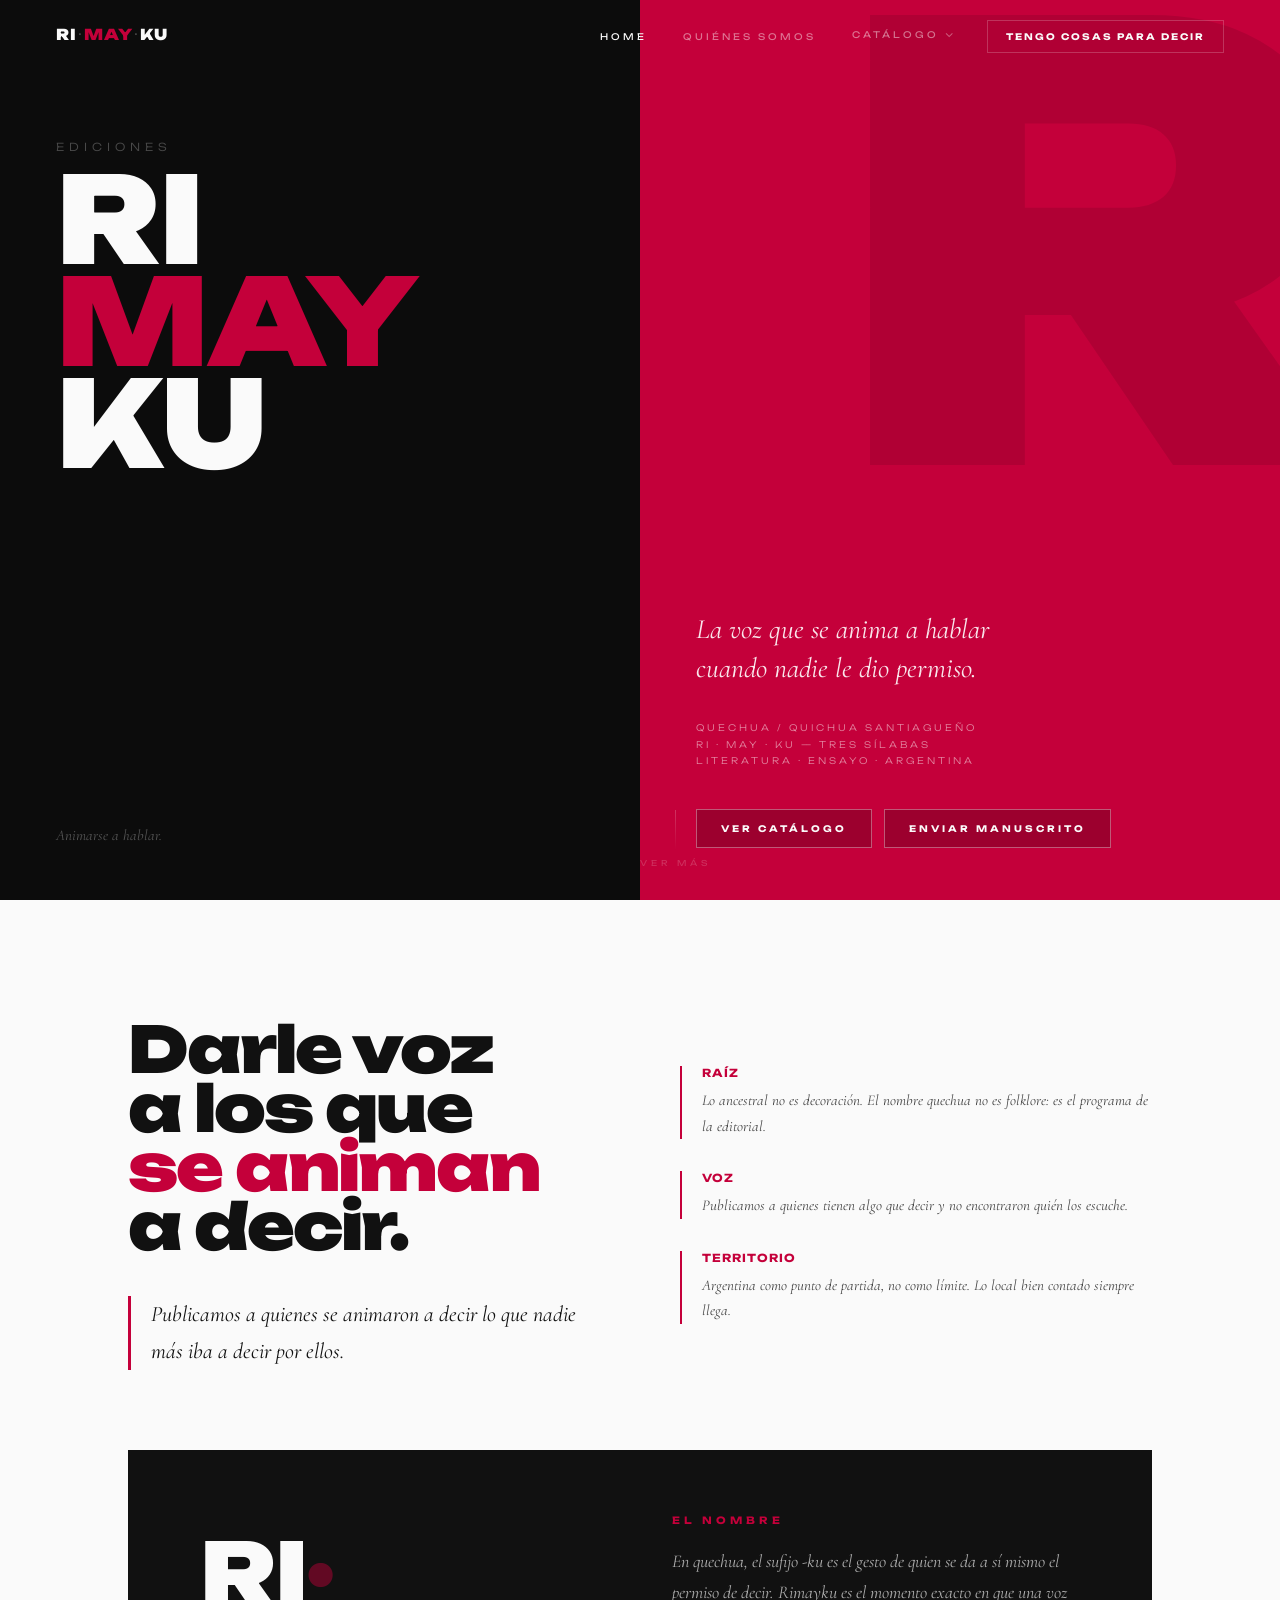
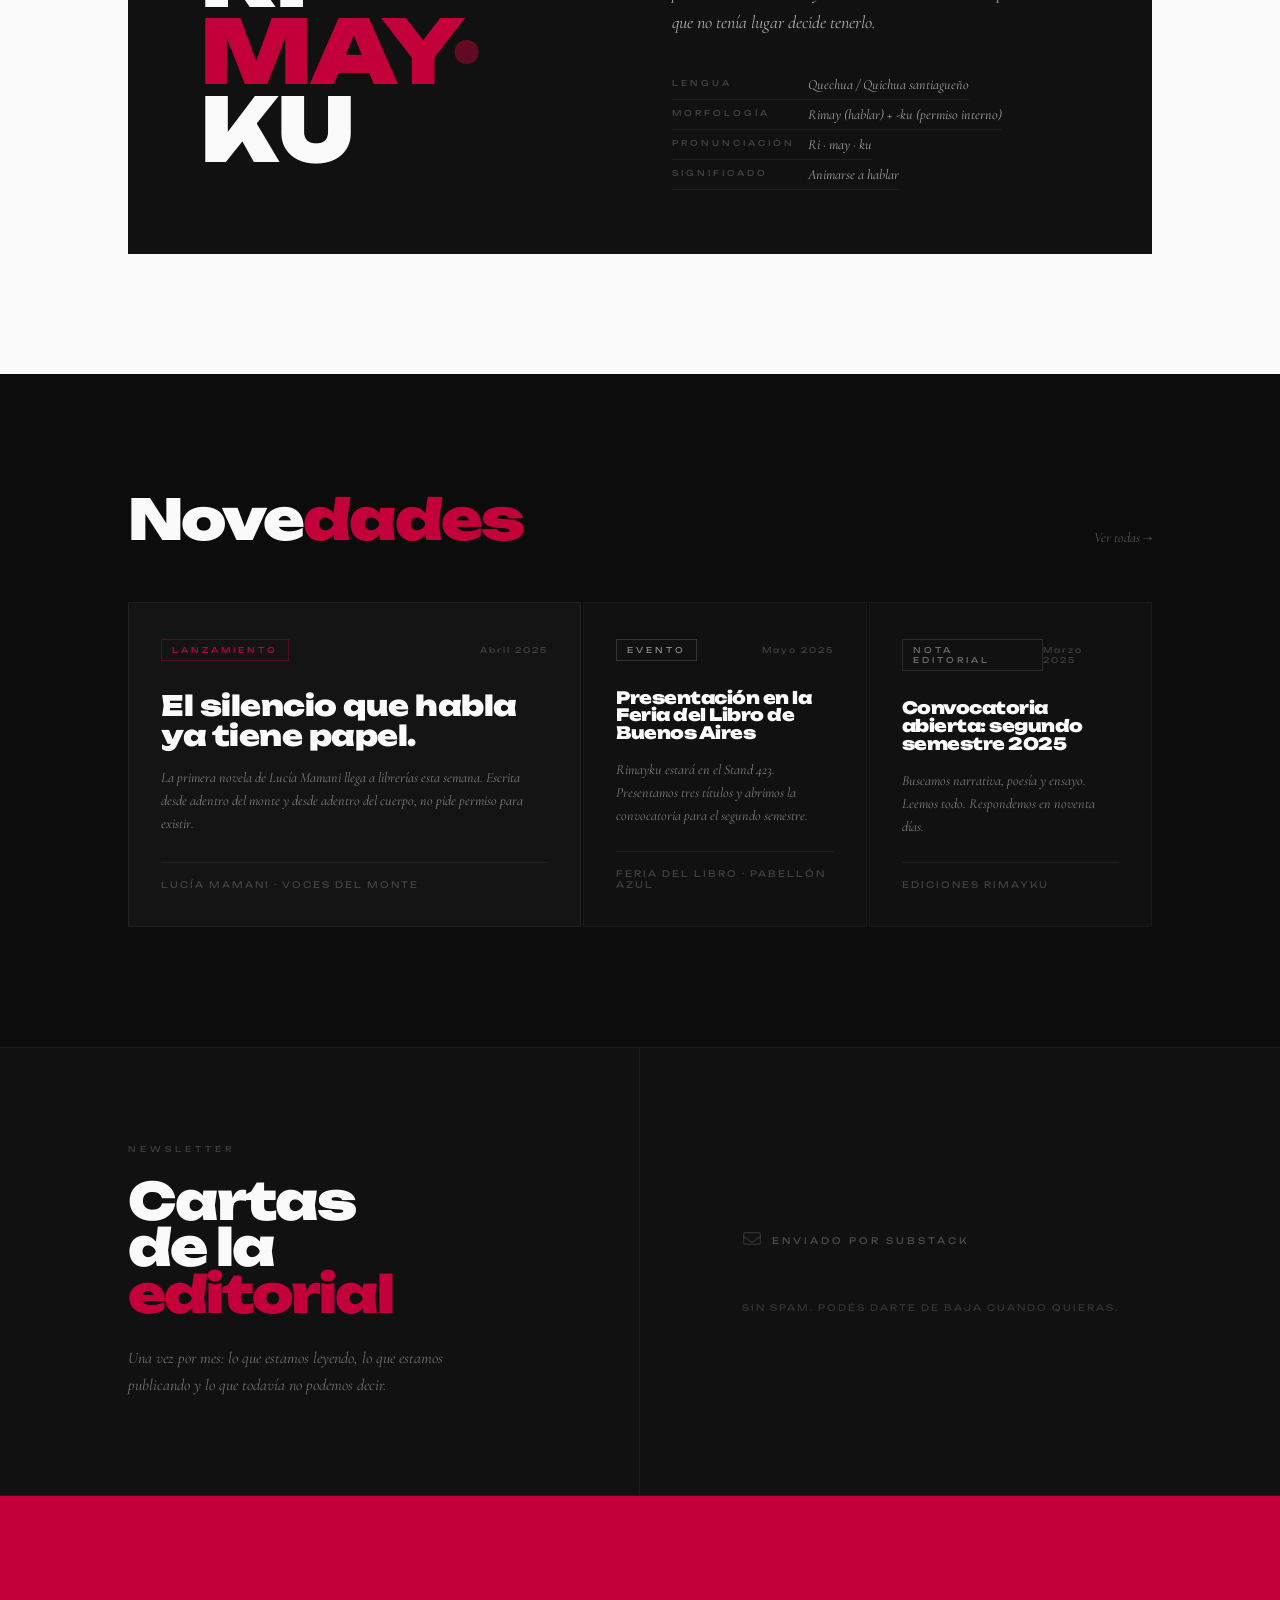
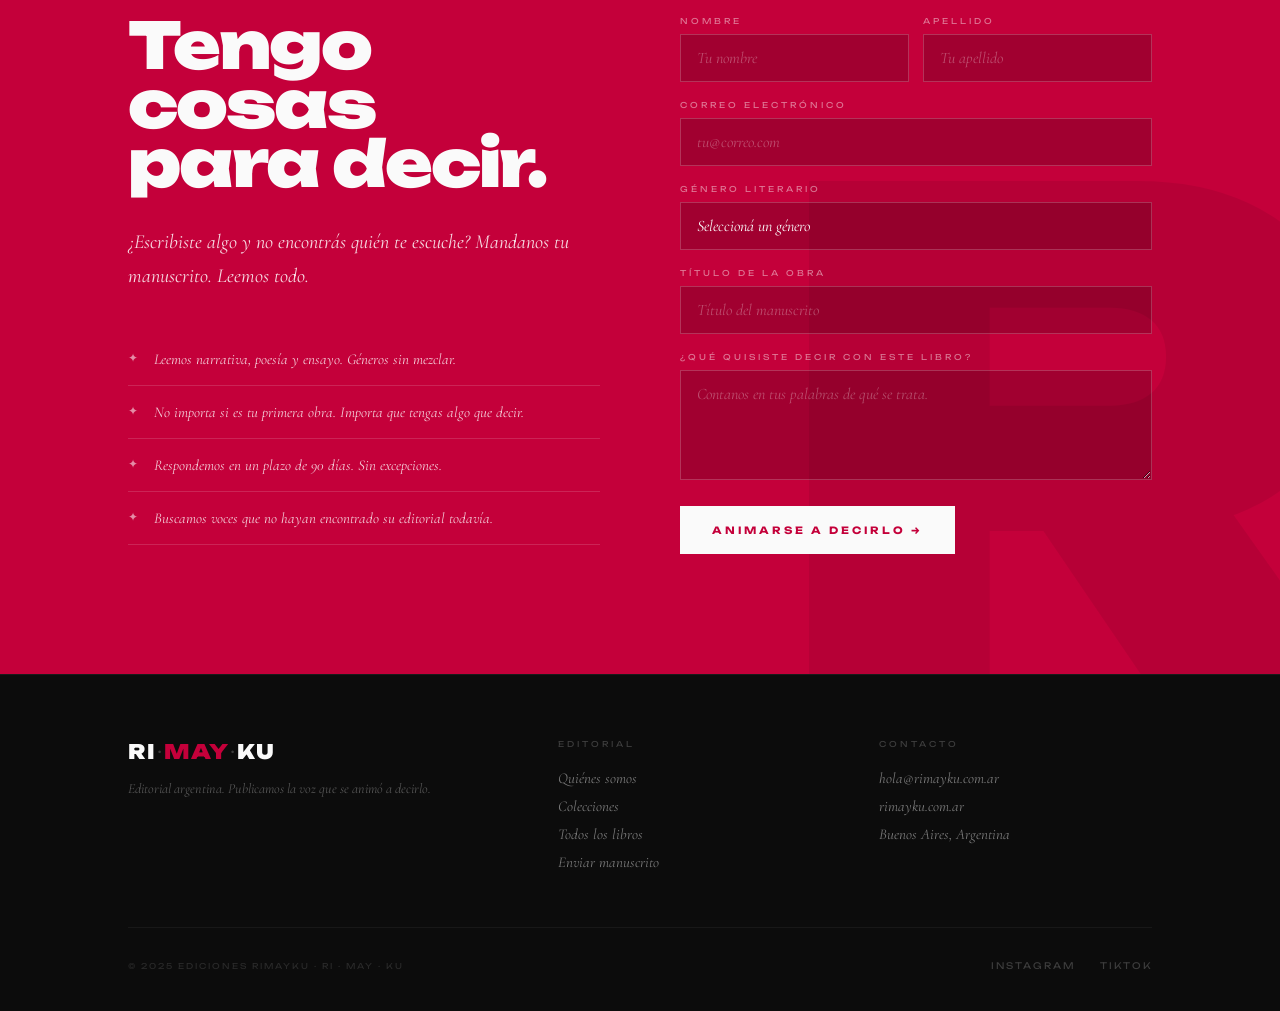
==== index.html @ 9179cd8a "Initial commit: Ediciones Rimayku landing page - Home con hero, quiénes somos, novedades y formulari" ====
<!DOCTYPE html>
<html lang="es">
<head>
<meta charset="UTF-8">
<meta name="viewport" content="width=device-width, initial-scale=1.0">
<title>Ediciones Rimayku</title>
<link href="https://fonts.googleapis.com/css2?family=Unbounded:wght@300;400;700;900&family=Cormorant+Garamond:ital,wght@0,300;1,300;1,400&display=swap" rel="stylesheet">
<link rel="stylesheet" href="styles.css">
<style>
/* ── HERO ── */
#home {
  min-height: 100vh;
  display: grid;
  grid-template-columns: 1fr 1fr;
  position: relative;
  overflow: hidden;
}

.hero-left {
  background: var(--night);
  display: flex;
  flex-direction: column;
  justify-content: space-between;
  padding: 140px 56px 56px;
  position: relative;
  z-index: 2;
}

.hero-right {
  background: var(--c);
  display: flex;
  flex-direction: column;
  justify-content: flex-end;
  padding: 52px 56px;
  position: relative;
  overflow: hidden;
}
.hero-right::before {
  content: 'R';
  position: absolute;
  font-family: var(--ub);
  font-weight: 900;
  font-size: 600px;
  color: rgba(0,0,0,0.1);
  line-height: 1;
  right: -80px; top: -60px;
  pointer-events: none;
}

.hero-logo-wrap {
  opacity: 0;
  animation: fadeUp 1s ease 0.5s forwards;
}

.hero-sub {
  font-family: var(--ub);
  font-size: 11px; font-weight: 300;
  letter-spacing: 5px; text-transform: uppercase;
  color: rgba(255,255,255,0.25);
  margin-bottom: 14px;
}

.hero-syl {
  font-family: var(--ub);
  font-weight: 900;
  line-height: 0.85;
  letter-spacing: -2px;
}
.hs { display: block; font-size: clamp(72px,10vw,120px); }
.hs-w { color: var(--b); }
.hs-r { color: var(--c); }

.hero-foot {
  font-family: var(--cg);
  font-size: 15px; font-style: italic;
  color: rgba(255,255,255,0.3);
  opacity: 0;
  animation: fadeUp 1s ease 0.8s forwards;
}

.hero-right-content {
  position: relative; z-index: 1;
  opacity: 0;
  animation: fadeUp 1s ease 0.9s forwards;
}

.hero-tagline {
  font-family: var(--cg);
  font-size: clamp(18px,2.5vw,28px);
  font-style: italic; line-height: 1.4;
  color: rgba(255,255,255,0.9);
  margin-bottom: 32px; max-width: 340px;
}

.hero-def {
  font-family: var(--ub);
  font-size: 9px; font-weight: 300;
  letter-spacing: 3px; text-transform: uppercase;
  color: rgba(255,255,255,0.5); line-height: 1.8;
}

.hero-cta-wrap {
  margin-top: 40px;
  display: flex; gap: 12px; flex-wrap: wrap;
}

.btn-outline {
  display: inline-block;
  font-family: var(--ub);
  font-size: 9px; font-weight: 700;
  letter-spacing: 3px; text-transform: uppercase;
  text-decoration: none;
  color: var(--b);
  border: 1px solid rgba(255,255,255,0.35);
  padding: 13px 24px;
  transition: background 0.2s, border-color 0.2s;
  background: rgba(0,0,0,0.2);
}
.btn-outline:hover {
  background: rgba(0,0,0,0.45);
  border-color: rgba(255,255,255,0.8);
}

.scroll-hint {
  position: absolute;
  bottom: 32px; left: 50%;
  transform: translateX(-50%);
  z-index: 10;
  display: flex; flex-direction: column;
  align-items: center; gap: 8px;
  opacity: 0;
  animation: fadeUp 1s ease 1.6s forwards;
}
.scroll-hint span {
  font-size: 8px; letter-spacing: 4px;
  text-transform: uppercase; color: rgba(255,255,255,0.18);
}
.scroll-line {
  width: 1px; height: 40px;
  background: linear-gradient(to bottom, rgba(255,255,255,0.2), transparent);
  animation: scrollPulse 2s ease-in-out 2s infinite;
}

/* ── QUIÉNES SOMOS ── */
#quienes {
  background: var(--b);
  color: var(--n);
  padding: 120px 10vw;
}

.qs-grid {
  display: grid;
  grid-template-columns: 1fr 1fr;
  gap: 80px; align-items: center;
  margin-bottom: 80px;
}

.qs-left h2 {
  font-family: var(--ub);
  font-size: clamp(36px,5vw,64px);
  font-weight: 900;
  line-height: 0.92; letter-spacing: -2px;
  margin-bottom: 40px;
}
.qs-left h2 em { font-style: normal; color: var(--c); }

.qs-quote {
  font-family: var(--cg);
  font-size: clamp(16px,2vw,22px);
  font-style: italic; line-height: 1.7;
  color: var(--n);
  padding-left: 20px;
  border-left: 3px solid var(--c);
}

.qs-right { display: flex; flex-direction: column; gap: 32px; }

.pilar { padding-left: 20px; border-left: 2px solid var(--c); }
.pilar-title {
  font-family: var(--ub);
  font-size: 11px; font-weight: 700;
  letter-spacing: 1px; text-transform: uppercase;
  color: var(--c); margin-bottom: 8px;
}
.pilar-desc {
  font-family: var(--cg);
  font-size: 15px; font-style: italic;
  line-height: 1.7; color: #444;
}

.nombre-strip {
  background: var(--n);
  padding: 64px 72px;
  display: grid;
  grid-template-columns: 1fr 1fr;
  gap: 64px; align-items: center;
}

.nb-syl {
  font-family: var(--ub);
  font-size: clamp(48px,7vw,88px);
  font-weight: 900;
  line-height: 0.88; letter-spacing: -2px;
}
.nb-dot { color: var(--c); opacity: 0.45; }
.nb-word {
  font-family: var(--ub);
  font-size: 10px; font-weight: 700;
  letter-spacing: 4px; text-transform: uppercase;
  color: var(--c); margin-bottom: 20px;
}
.nb-def {
  font-family: var(--cg);
  font-size: 18px; font-style: italic;
  line-height: 1.7; color: rgba(255,255,255,0.65);
  margin-bottom: 32px;
}
.nb-tags { display: flex; flex-direction: column; }
.nb-tag { display: flex; }
.nb-tag-k {
  font-size: 8px; letter-spacing: 3px; text-transform: uppercase;
  color: rgba(255,255,255,0.22); width: 120px; flex-shrink: 0;
  padding: 8px 0; border-bottom: 0.5px solid rgba(255,255,255,0.06);
}
.nb-tag-v {
  font-family: var(--cg);
  font-size: 14px; font-style: italic;
  color: rgba(255,255,255,0.6);
  padding: 6px 0 6px 16px;
  border-bottom: 0.5px solid rgba(255,255,255,0.06);
}

/* ── NOVEDADES ── */
#novedades {
  background: var(--night);
  padding: 120px 10vw;
}

#novedades > .section-header {
  display: flex;
  justify-content: space-between;
  align-items: flex-end;
  margin-bottom: 56px;
}
#novedades h2 {
  font-family: var(--ub);
  font-size: clamp(32px,5vw,56px);
  font-weight: 900;
  letter-spacing: -2px; line-height: 0.92;
  color: var(--b);
}
#novedades h2 em { font-style: normal; color: var(--c); }

.novedades-all {
  font-family: var(--cg);
  font-size: 14px; font-style: italic;
  color: rgba(255,255,255,0.3);
  text-decoration: none;
  transition: color 0.2s;
  white-space: nowrap;
}
.novedades-all:hover { color: var(--c); }

.novedades-grid {
  display: grid;
  grid-template-columns: 1.6fr 1fr 1fr;
  gap: 2px;
}

.novedad-card {
  display: flex;
  flex-direction: column;
  justify-content: space-between;
  padding: 36px 32px;
  min-height: 320px;
  cursor: default;
  transition: background 0.2s;
}

.novedad-card.featured {
  background: rgba(255,255,255,0.03);
  border: 1px solid rgba(255,255,255,0.06);
}
.novedad-card.secondary {
  background: rgba(255,255,255,0.02);
  border: 1px solid rgba(255,255,255,0.04);
}
.novedad-card:hover { background: rgba(255,255,255,0.05); }

.nov-meta {
  display: flex;
  justify-content: space-between;
  align-items: center;
  margin-bottom: 28px;
}
.nov-tag {
  font-size: 8px; letter-spacing: 3px; text-transform: uppercase;
  padding: 5px 10px; border: 1px solid;
}
.nov-tag.lanzamiento { color: var(--c); border-color: rgba(196,0,58,0.4); }
.nov-tag.evento { color: rgba(255,255,255,0.5); border-color: rgba(255,255,255,0.15); }
.nov-tag.editorial { color: rgba(255,255,255,0.4); border-color: rgba(255,255,255,0.1); }

.nov-date {
  font-size: 8px; letter-spacing: 2px;
  color: rgba(255,255,255,0.2);
}

.nov-title {
  font-family: var(--ub);
  font-weight: 900;
  letter-spacing: -0.5px; line-height: 1.05;
  color: var(--b);
  margin-bottom: 16px;
}
.nov-title.large { font-size: clamp(20px,2.5vw,28px); }
.nov-title.small { font-size: 17px; }

.nov-excerpt {
  font-family: var(--cg);
  font-size: 14px; font-style: italic;
  line-height: 1.65; color: rgba(255,255,255,0.45);
  flex-grow: 1;
  margin-bottom: 24px;
}

.nov-author {
  font-size: 9px; letter-spacing: 2px; text-transform: uppercase;
  color: rgba(255,255,255,0.2);
  border-top: 1px solid rgba(255,255,255,0.06);
  padding-top: 16px;
}

/* ── MANUSCRITO ── */
#manuscrito {
  background: var(--c);
  padding: 120px 10vw;
  position: relative;
  overflow: hidden;
}
#manuscrito::before {
  content: 'R';
  position: absolute;
  font-family: var(--ub);
  font-weight: 900;
  font-size: 700px;
  color: rgba(0,0,0,0.07);
  line-height: 1;
  right: -100px; bottom: -120px;
  pointer-events: none;
}

.ms-grid {
  display: grid;
  grid-template-columns: 1fr 1fr;
  gap: 80px; align-items: start;
  position: relative; z-index: 1;
}

.ms-left h2 {
  font-family: var(--ub);
  font-size: clamp(36px,5vw,64px);
  font-weight: 900;
  line-height: 0.92; letter-spacing: -2px;
  color: var(--b); margin-bottom: 32px;
}

.ms-copy {
  font-family: var(--cg);
  font-size: clamp(16px,2vw,20px);
  font-style: italic; line-height: 1.7;
  color: rgba(255,255,255,0.85); margin-bottom: 40px;
}

.ms-conditions { display: flex; flex-direction: column; }
.ms-cond {
  display: flex; gap: 16px; align-items: flex-start;
  padding: 14px 0;
  border-bottom: 1px solid rgba(255,255,255,0.14);
}
.ms-cond-icon { color: rgba(255,255,255,0.55); font-size: 12px; flex-shrink: 0; margin-top: 3px; }
.ms-cond-text {
  font-family: var(--cg);
  font-size: 15px; font-style: italic;
  line-height: 1.6; color: rgba(255,255,255,0.8);
}

.ms-form { display: flex; flex-direction: column; gap: 18px; }

.form-field { display: flex; flex-direction: column; gap: 8px; }
.form-field label {
  font-size: 8px; letter-spacing: 3px;
  text-transform: uppercase; color: rgba(255,255,255,0.45);
}
.form-field input,
.form-field textarea,
.form-field select {
  font-family: var(--cg);
  font-size: 16px; font-style: italic;
  color: var(--b);
  background: rgba(0,0,0,0.18);
  border: 1px solid rgba(255,255,255,0.2);
  padding: 13px 16px; outline: none;
  transition: border-color 0.2s;
  -webkit-appearance: none; appearance: none;
}
.form-field input::placeholder,
.form-field textarea::placeholder { color: rgba(255,255,255,0.3); }
.form-field input:focus,
.form-field textarea:focus,
.form-field select:focus { border-color: rgba(255,255,255,0.65); }
.form-field textarea { resize: vertical; min-height: 110px; }
.form-field select option { background: #1a0010; color: var(--b); }

.form-row { display: grid; grid-template-columns: 1fr 1fr; gap: 14px; }

.form-submit {
  font-family: var(--ub);
  font-size: 10px; font-weight: 700;
  letter-spacing: 3px; text-transform: uppercase;
  color: var(--c); background: var(--b);
  border: none; padding: 18px 32px;
  cursor: pointer; align-self: flex-start;
  margin-top: 8px;
  transition: background 0.2s, color 0.2s;
}
.form-submit:hover { background: var(--n); color: var(--b); }
.form-submit:disabled {
  background: rgba(0,0,0,0.25);
  color: rgba(255,255,255,0.5);
  cursor: default;
}

/* ── NEWSLETTER ── */
#newsletter {
  background: var(--n);
  padding: 0;
  border-top: 1px solid rgba(255,255,255,0.05);
  border-bottom: 1px solid rgba(255,255,255,0.05);
}

.nl-inner {
  display: grid;
  grid-template-columns: 1fr 1fr;
}

.nl-left {
  padding: 96px 10vw 96px 10vw;
  background: var(--n);
  border-right: 1px solid rgba(255,255,255,0.05);
}

.nl-label {
  font-size: 8px; letter-spacing: 4px; text-transform: uppercase;
  color: rgba(255,255,255,0.2); margin-bottom: 24px;
}

.nl-title {
  font-family: var(--ub);
  font-size: clamp(32px,4vw,52px);
  font-weight: 900;
  letter-spacing: -2px; line-height: 0.9;
  color: var(--b); margin-bottom: 28px;
}
.nl-title em { font-style: normal; color: var(--c); }

.nl-desc {
  font-family: var(--cg);
  font-size: 16px; font-style: italic;
  line-height: 1.7; color: rgba(255,255,255,0.4);
  max-width: 320px;
}

.nl-right {
  padding: 96px 8vw 96px 8vw;
  display: flex; flex-direction: column; justify-content: center; gap: 24px;
}

.nl-platform {
  display: flex; align-items: center; gap: 10px;
  font-size: 9px; letter-spacing: 3px; text-transform: uppercase;
  color: rgba(255,255,255,0.25);
}

/* Substack widget overrides */
#custom-substack-embed .substack-widget {
  background: transparent !important;
  border: none !important;
  padding: 0 !important;
}
#custom-substack-embed input[type="email"] {
  font-family: var(--cg) !important;
  font-style: italic !important;
  font-size: 16px !important;
  background: rgba(255,255,255,0.04) !important;
  border: 1px solid rgba(255,255,255,0.15) !important;
  color: var(--b) !important;
  padding: 14px 16px !important;
  border-radius: 0 !important;
  width: 100% !important;
}
#custom-substack-embed button {
  font-family: var(--ub) !important;
  font-size: 9px !important; font-weight: 700 !important;
  letter-spacing: 3px !important; text-transform: uppercase !important;
  background: var(--c) !important;
  color: var(--b) !important;
  border: none !important;
  padding: 14px 24px !important;
  border-radius: 0 !important;
  cursor: pointer !important;
  white-space: nowrap !important;
}

.nl-disclaimer {
  font-size: 9px; letter-spacing: 2px; text-transform: uppercase;
  color: rgba(255,255,255,0.15); margin-top: 4px;
}

/* ── RESPONSIVE HOME ── */
@media (max-width: 900px) {
  #home { grid-template-columns: 1fr; }
  .hero-left { padding: 120px 24px 48px; }
  .hero-right { min-height: 50vh; padding: 40px 24px; }

  #quienes { padding: 80px 6vw; }
  .qs-grid { grid-template-columns: 1fr; gap: 48px; }
  .nombre-strip { grid-template-columns: 1fr; padding: 48px 24px; gap: 36px; }

  #novedades { padding: 80px 6vw; }
  .novedades-grid { grid-template-columns: 1fr; }

  .nl-inner { grid-template-columns: 1fr; }
  .nl-left { padding: 64px 6vw; border-right: none; border-bottom: 1px solid rgba(255,255,255,0.05); }
  .nl-right { padding: 48px 6vw; }
  .novedad-card { min-height: auto; }
  #novedades > .section-header { flex-direction: column; align-items: flex-start; gap: 12px; }

  #manuscrito { padding: 80px 6vw; }
  .ms-grid { grid-template-columns: 1fr; gap: 48px; }
  .form-row { grid-template-columns: 1fr; }
}
</style>
</head>
<body>

<!-- ══ MOBILE MENU ══ -->
<div class="mobile-menu" id="mobileMenu">
  <span class="mobile-close" id="mobileClose">✕</span>
  <a href="#home" onclick="closeMobile()">Home</a>
  <a href="#quienes" onclick="closeMobile()">Quiénes somos</a>
  <a href="catalogo/colecciones.html" onclick="closeMobile()">Colecciones</a>
  <a href="catalogo/libros.html" onclick="closeMobile()">Todos los libros</a>
  <a href="catalogo/autores.html" onclick="closeMobile()">Autores</a>
  <a href="#manuscrito" onclick="closeMobile()">Tengo cosas para decir</a>
</div>

<!-- ══ NAV ══ -->
<nav id="nav">
  <a href="index.html" class="nav-logo">
    <span class="sil">RI</span><span class="sil-dot">·</span><span class="sil-accent">MAY</span><span class="sil-dot">·</span><span class="sil">KU</span>
  </a>
  <ul class="nav-links">
    <li><a href="#home" class="active">Home</a></li>
    <li><a href="#quienes">Quiénes somos</a></li>
    <li class="nav-item-dropdown" id="dropdownItem">
      <a href="catalogo/colecciones.html" class="dropdown-toggle" id="dropdownToggle">
        Catálogo <span class="dropdown-arrow" id="dropdownArrow"></span>
      </a>
      <div class="dropdown-menu" id="dropdownMenu">
        <a href="catalogo/colecciones.html">Colecciones</a>
        <a href="catalogo/libros.html">Todos los libros</a>
        <a href="catalogo/autores.html">Autores</a>
      </div>
    </li>
    <li><a href="#manuscrito" class="nav-cta">Tengo cosas para decir</a></li>
  </ul>
  <div class="nav-hamburger" id="hamburger">
    <span></span><span></span><span></span>
  </div>
</nav>

<!-- ══ HOME ══ -->
<section id="home">
  <div class="hero-left">
    <div class="hero-logo-wrap">
      <div class="hero-sub">Ediciones</div>
      <div class="hero-syl">
        <span class="hs hs-w">RI</span>
        <span class="hs hs-r">MAY</span>
        <span class="hs hs-w">KU</span>
      </div>
    </div>
    <div class="hero-foot">Animarse a hablar.</div>
  </div>

  <div class="hero-right">
    <div class="hero-right-content">
      <div class="hero-tagline">La voz que se anima a hablar cuando nadie le dio permiso.</div>
      <div class="hero-def">
        Quechua / Quichua santiagueño<br>
        Ri · may · ku — tres sílabas<br>
        Literatura · Ensayo · Argentina
      </div>
      <div class="hero-cta-wrap">
        <a href="catalogo/colecciones.html" class="btn-outline">Ver catálogo</a>
        <a href="#manuscrito" class="btn-outline">Enviar manuscrito</a>
      </div>
    </div>
  </div>

  <div class="scroll-hint">
    <div class="scroll-line"></div>
    <span>Ver más</span>
  </div>
</section>

<!-- ══ QUIÉNES SOMOS ══ -->
<section id="quienes">
  <div class="qs-grid">
    <div class="qs-left reveal">
      <h2>Darle voz<br>a los que<br><em>se animan</em><br>a decir.</h2>
      <div class="qs-quote">Publicamos a quienes se animaron a decir lo que nadie más iba a decir por ellos.</div>
    </div>
    <div class="qs-right reveal reveal-d2">
      <div class="pilar">
        <div class="pilar-title">Raíz</div>
        <div class="pilar-desc">Lo ancestral no es decoración. El nombre quechua no es folklore: es el programa de la editorial.</div>
      </div>
      <div class="pilar">
        <div class="pilar-title">Voz</div>
        <div class="pilar-desc">Publicamos a quienes tienen algo que decir y no encontraron quién los escuche.</div>
      </div>
      <div class="pilar">
        <div class="pilar-title">Territorio</div>
        <div class="pilar-desc">Argentina como punto de partida, no como límite. Lo local bien contado siempre llega.</div>
      </div>
    </div>
  </div>

  <div class="nombre-strip reveal">
    <div class="nb-syl">
      <span style="color:var(--b);">RI</span><span class="nb-dot">·</span><br>
      <span style="color:var(--c);">MAY</span><span class="nb-dot">·</span><br>
      <span style="color:var(--b);">KU</span>
    </div>
    <div>
      <div class="nb-word">El nombre</div>
      <div class="nb-def">En quechua, el sufijo -ku es el gesto de quien se da a sí mismo el permiso de decir. Rimayku es el momento exacto en que una voz que no tenía lugar decide tenerlo.</div>
      <div class="nb-tags">
        <div class="nb-tag"><div class="nb-tag-k">Lengua</div><div class="nb-tag-v">Quechua / Quichua santiagueño</div></div>
        <div class="nb-tag"><div class="nb-tag-k">Morfología</div><div class="nb-tag-v">Rimay (hablar) + -ku (permiso interno)</div></div>
        <div class="nb-tag"><div class="nb-tag-k">Pronunciación</div><div class="nb-tag-v">Ri · may · ku</div></div>
        <div class="nb-tag"><div class="nb-tag-k">Significado</div><div class="nb-tag-v">Animarse a hablar</div></div>
      </div>
    </div>
  </div>
</section>

<!-- ══ NOVEDADES ══ -->
<section id="novedades">
  <div class="section-header reveal">
    <h2>Nove<em>dades</em></h2>
    <a href="#" class="novedades-all">Ver todas →</a>
  </div>

  <div class="novedades-grid">
    <div class="novedad-card featured reveal">
      <div class="nov-meta">
        <span class="nov-tag lanzamiento">Lanzamiento</span>
        <span class="nov-date">Abril 2025</span>
      </div>
      <div>
        <div class="nov-title large">El silencio que habla ya tiene papel.</div>
        <div class="nov-excerpt">La primera novela de Lucía Mamani llega a librerías esta semana. Escrita desde adentro del monte y desde adentro del cuerpo, no pide permiso para existir.</div>
      </div>
      <div class="nov-author">Lucía Mamani · Voces del monte</div>
    </div>

    <div class="novedad-card secondary reveal reveal-d1">
      <div class="nov-meta">
        <span class="nov-tag evento">Evento</span>
        <span class="nov-date">Mayo 2025</span>
      </div>
      <div>
        <div class="nov-title small">Presentación en la Feria del Libro de Buenos Aires</div>
        <div class="nov-excerpt">Rimayku estará en el Stand 423. Presentamos tres títulos y abrimos la convocatoria para el segundo semestre.</div>
      </div>
      <div class="nov-author">Feria del Libro · Pabellón Azul</div>
    </div>

    <div class="novedad-card secondary reveal reveal-d2">
      <div class="nov-meta">
        <span class="nov-tag editorial">Nota editorial</span>
        <span class="nov-date">Marzo 2025</span>
      </div>
      <div>
        <div class="nov-title small">Convocatoria abierta: segundo semestre 2025</div>
        <div class="nov-excerpt">Buscamos narrativa, poesía y ensayo. Leemos todo. Respondemos en noventa días.</div>
      </div>
      <div class="nov-author">Ediciones Rimayku</div>
    </div>
  </div>
</section>

<!-- ══ NEWSLETTER ══ -->
<section id="newsletter">
  <div class="nl-inner">
    <div class="nl-left reveal">
      <div class="nl-label">Newsletter</div>
      <h2 class="nl-title">Cartas<br>de la<br><em>editorial</em></h2>
      <div class="nl-desc">Una vez por mes: lo que estamos leyendo, lo que estamos publicando y lo que todavía no podemos decir.</div>
    </div>
    <div class="nl-right reveal reveal-d2">
      <div class="nl-platform">
        <svg width="20" height="20" viewBox="0 0 24 24" fill="none" style="flex-shrink:0;opacity:0.5;">
          <rect x="2" y="3" width="20" height="14" rx="2" stroke="currentColor" stroke-width="1.5"/>
          <path d="M2 8l10 7 10-7" stroke="currentColor" stroke-width="1.5"/>
        </svg>
        <span>Enviado por Substack</span>
      </div>
      <!-- Substack widget — reemplazá "rimayku" con tu nombre de publicación -->
      <div id="custom-substack-embed"></div>
      <div class="nl-disclaimer">Sin spam. Podés darte de baja cuando quieras.</div>
    </div>
  </div>
</section>

<!-- ══ TENGO COSAS PARA DECIR ══ -->
<section id="manuscrito">
  <div class="ms-grid">
    <div class="ms-left reveal">
      <h2>Tengo cosas<br>para decir.</h2>
      <div class="ms-copy">¿Escribiste algo y no encontrás quién te escuche? Mandanos tu manuscrito. Leemos todo.</div>
      <div class="ms-conditions">
        <div class="ms-cond">
          <div class="ms-cond-icon">✦</div>
          <div class="ms-cond-text">Leemos narrativa, poesía y ensayo. Géneros sin mezclar.</div>
        </div>
        <div class="ms-cond">
          <div class="ms-cond-icon">✦</div>
          <div class="ms-cond-text">No importa si es tu primera obra. Importa que tengas algo que decir.</div>
        </div>
        <div class="ms-cond">
          <div class="ms-cond-icon">✦</div>
          <div class="ms-cond-text">Respondemos en un plazo de 90 días. Sin excepciones.</div>
        </div>
        <div class="ms-cond">
          <div class="ms-cond-icon">✦</div>
          <div class="ms-cond-text">Buscamos voces que no hayan encontrado su editorial todavía.</div>
        </div>
      </div>
    </div>

    <div class="ms-right reveal reveal-d2">
      <form class="ms-form" onsubmit="handleSubmit(event)">
        <div class="form-row">
          <div class="form-field">
            <label>Nombre</label>
            <input type="text" placeholder="Tu nombre" required>
          </div>
          <div class="form-field">
            <label>Apellido</label>
            <input type="text" placeholder="Tu apellido" required>
          </div>
        </div>
        <div class="form-field">
          <label>Correo electrónico</label>
          <input type="email" placeholder="tu@correo.com" required>
        </div>
        <div class="form-field">
          <label>Género literario</label>
          <select required>
            <option value="" disabled selected>Seleccioná un género</option>
            <option>Narrativa</option>
            <option>Poesía</option>
            <option>Ensayo</option>
            <option>No ficción</option>
          </select>
        </div>
        <div class="form-field">
          <label>Título de la obra</label>
          <input type="text" placeholder="Título del manuscrito" required>
        </div>
        <div class="form-field">
          <label>¿Qué quisiste decir con este libro?</label>
          <textarea placeholder="Contanos en tus palabras de qué se trata." required></textarea>
        </div>
        <button type="submit" class="form-submit" id="submitBtn">Animarse a decirlo →</button>
      </form>
    </div>
  </div>
</section>

<!-- ══ FOOTER ══ -->
<footer>
  <div class="footer-top">
    <div>
      <div class="footer-logo">
        <span class="sil">RI</span><span class="sil-dot">·</span><span class="sil-accent">MAY</span><span class="sil-dot">·</span><span class="sil">KU</span>
      </div>
      <div class="footer-tagline">Editorial argentina. Publicamos la voz que se animó a decirlo.</div>
    </div>
    <div>
      <div class="footer-col-title">Editorial</div>
      <div class="footer-links">
        <a href="#quienes">Quiénes somos</a>
        <a href="catalogo/colecciones.html">Colecciones</a>
        <a href="catalogo/libros.html">Todos los libros</a>
        <a href="#manuscrito">Enviar manuscrito</a>
      </div>
    </div>
    <div>
      <div class="footer-col-title">Contacto</div>
      <div class="footer-links">
        <a href="mailto:hola@rimayku.com.ar">hola@rimayku.com.ar</a>
        <a href="#">rimayku.com.ar</a>
        <a href="#">Buenos Aires, Argentina</a>
      </div>
    </div>
  </div>
  <div class="footer-bottom">
    <div class="footer-copy">© 2025 Ediciones Rimayku · Ri · may · ku</div>
    <div class="footer-social">
      <a href="#">Instagram</a>
      <a href="#">TikTok</a>
    </div>
  </div>
</footer>

<script>
// Nav scroll
const nav = document.getElementById('nav');
window.addEventListener('scroll', () => {
  nav.classList.toggle('scrolled', window.scrollY > 40);
});

// Scroll reveal
const observer = new IntersectionObserver((entries) => {
  entries.forEach(e => {
    if (e.isIntersecting) { e.target.classList.add('visible'); observer.unobserve(e.target); }
  });
}, { threshold: 0.1, rootMargin: '0px 0px -40px 0px' });
document.querySelectorAll('.reveal').forEach(el => observer.observe(el));

// Dropdown — click-based
const dropItem   = document.getElementById('dropdownItem');
const dropToggle = document.getElementById('dropdownToggle');

dropToggle.addEventListener('click', (e) => {
  // Only intercept the click to toggle if we're not on mobile
  if (window.innerWidth <= 900) return;
  e.preventDefault();
  dropItem.classList.toggle('open');
});

document.addEventListener('click', (e) => {
  if (!dropItem.contains(e.target)) {
    dropItem.classList.remove('open');
  }
});

// Mobile menu
document.getElementById('hamburger').addEventListener('click', () => {
  document.getElementById('mobileMenu').classList.add('open');
});
document.getElementById('mobileClose').addEventListener('click', closeMobile);
function closeMobile() { document.getElementById('mobileMenu').classList.remove('open'); }

// Form
function handleSubmit(e) {
  e.preventDefault();
  const btn = document.getElementById('submitBtn');
  btn.textContent = 'Manuscrito recibido ✦';
  btn.disabled = true;
}
</script>

<!-- Substack newsletter widget — reemplazá "rimayku" con el nombre de tu publicación -->
<script>
window.CustomSubstackWidget = {
  substackUrl: "rimayku.substack.com",
  placeholder: "tu@correo.com",
  buttonText: "Suscribirse",
  theme: "custom",
  colors: {
    primary: "#C4003A",
    input: "#1a1a1a",
    email: "#FAFAFA",
    text: "#FAFAFA",
  }
};
</script>
<script src="https://substackapi.com/widget.js" async></script>
</body>
</html>
---- styles.css ----
/* ── VARIABLES ── */
:root {
  --c: #C4003A;
  --n: #111111;
  --b: #FAFAFA;
  --night: #0C0C0C;
  --g: #666;
  --ub: 'Unbounded', sans-serif;
  --cg: 'Cormorant Garamond', serif;
}

*, *::before, *::after { margin: 0; padding: 0; box-sizing: border-box; }
html { scroll-behavior: smooth; }
body {
  background: var(--night);
  color: var(--b);
  font-family: var(--ub);
  overflow-x: hidden;
  cursor: default;
}

/* ── NAV ── */
nav {
  position: fixed;
  top: 0; left: 0; right: 0;
  z-index: 100;
  display: flex;
  align-items: center;
  justify-content: space-between;
  padding: 24px 56px;
  transition: background 0.4s ease, padding 0.4s ease;
}
nav.scrolled {
  background: rgba(12,12,12,0.96);
  padding: 16px 56px;
  backdrop-filter: blur(16px);
  -webkit-backdrop-filter: blur(16px);
  border-bottom: 1px solid rgba(255,255,255,0.05);
}

/* Logo silábico */
.nav-logo {
  font-family: var(--ub);
  font-weight: 900;
  font-size: 15px;
  letter-spacing: 1px;
  text-decoration: none;
  color: var(--b);
  display: flex;
  align-items: center;
  gap: 0;
  line-height: 1;
}
.nav-logo .sil { color: var(--b); }
.nav-logo .sil-accent { color: var(--c); }
.nav-logo .sil-dot { color: rgba(255,255,255,0.25); font-weight: 300; margin: 0 1px; }

.nav-links {
  display: flex;
  align-items: center;
  gap: 36px;
  list-style: none;
}
.nav-links > li > a {
  font-family: var(--ub);
  font-size: 9px;
  font-weight: 400;
  letter-spacing: 3px;
  text-transform: uppercase;
  text-decoration: none;
  color: rgba(255,255,255,0.45);
  transition: color 0.2s;
}
.nav-links > li > a:hover,
.nav-links > li > a.active { color: var(--b); }

/* Dropdown — click-based */
.nav-item-dropdown { position: relative; }

.dropdown-toggle {
  display: flex;
  align-items: center;
  gap: 7px;
  cursor: pointer;
  user-select: none;
}
.dropdown-arrow {
  width: 5px; height: 5px;
  border-right: 1.5px solid rgba(255,255,255,0.35);
  border-bottom: 1.5px solid rgba(255,255,255,0.35);
  transform: rotate(45deg) translateY(-1px);
  transition: transform 0.25s;
  flex-shrink: 0;
}
.nav-item-dropdown.open .dropdown-arrow {
  transform: rotate(-135deg) translateY(-1px);
}

.dropdown-menu {
  position: absolute;
  top: calc(100% + 20px);
  left: 50%;
  transform: translateX(-50%) translateY(-6px);
  background: rgba(10,10,10,0.98);
  border: 1px solid rgba(255,255,255,0.08);
  min-width: 200px;
  opacity: 0;
  pointer-events: none;
  transition: opacity 0.2s ease, transform 0.2s ease;
  backdrop-filter: blur(12px);
}
.nav-item-dropdown.open .dropdown-menu {
  opacity: 1;
  pointer-events: all;
  transform: translateX(-50%) translateY(0);
}
.dropdown-menu a {
  display: block;
  padding: 14px 22px;
  font-family: var(--ub);
  font-size: 8px;
  font-weight: 400;
  letter-spacing: 3px;
  text-transform: uppercase;
  text-decoration: none;
  color: rgba(255,255,255,0.45);
  border-bottom: 1px solid rgba(255,255,255,0.05);
  transition: color 0.2s, background 0.2s;
}
.dropdown-menu a:last-child { border-bottom: none; }
.dropdown-menu a:hover { color: var(--b); background: rgba(196,0,58,0.08); }
.dropdown-menu a.active { color: var(--c); }

/* CTA nav button */
.nav-cta {
  font-family: var(--ub) !important;
  font-size: 9px !important;
  font-weight: 700 !important;
  letter-spacing: 2px !important;
  text-transform: uppercase;
  text-decoration: none;
  color: var(--b) !important;
  border: 1px solid rgba(255,255,255,0.2);
  padding: 10px 18px;
  transition: background 0.2s, border-color 0.2s !important;
}
.nav-cta:hover { background: var(--c) !important; border-color: var(--c) !important; }

/* Hamburger */
.nav-hamburger {
  display: none;
  flex-direction: column;
  gap: 5px;
  cursor: pointer;
  padding: 4px;
}
.nav-hamburger span {
  display: block; width: 24px; height: 1px;
  background: rgba(255,255,255,0.6);
  transition: all 0.3s;
}

/* ── MOBILE MENU ── */
.mobile-menu {
  display: none;
  position: fixed;
  inset: 0;
  background: var(--night);
  z-index: 99;
  flex-direction: column;
  justify-content: center;
  align-items: center;
  gap: 28px;
  opacity: 0;
  pointer-events: none;
  transition: opacity 0.3s;
}
.mobile-menu.open { display: flex; opacity: 1; pointer-events: all; }
.mobile-menu a {
  font-family: var(--ub);
  font-size: 11px; font-weight: 700;
  letter-spacing: 4px; text-transform: uppercase;
  text-decoration: none; color: rgba(255,255,255,0.45);
  transition: color 0.2s;
}
.mobile-menu a:hover { color: var(--b); }
.mobile-close {
  position: absolute; top: 24px; right: 56px;
  cursor: pointer; font-size: 22px;
  color: rgba(255,255,255,0.35); transition: color 0.2s;
}
.mobile-close:hover { color: var(--b); }

/* ── FOOTER ── */
footer {
  background: var(--night);
  border-top: 1px solid rgba(255,255,255,0.06);
  padding: 64px 10vw 40px;
}
.footer-top {
  display: grid;
  grid-template-columns: 1.4fr 1fr 1fr;
  gap: 48px;
  margin-bottom: 56px;
}
.footer-logo {
  font-family: var(--ub);
  font-weight: 900;
  font-size: 20px;
  letter-spacing: 1px;
  margin-bottom: 14px;
  display: flex; align-items: center; gap: 0;
}
.footer-logo .sil { color: var(--b); }
.footer-logo .sil-accent { color: var(--c); }
.footer-logo .sil-dot { color: rgba(255,255,255,0.2); font-weight: 300; margin: 0 1px; }
.footer-tagline {
  font-family: var(--cg);
  font-size: 14px; font-style: italic;
  color: rgba(255,255,255,0.3); line-height: 1.6;
}
.footer-col-title {
  font-size: 8px; letter-spacing: 3px; text-transform: uppercase;
  color: rgba(255,255,255,0.2); margin-bottom: 20px;
}
.footer-links { display: flex; flex-direction: column; gap: 10px; }
.footer-links a {
  font-family: var(--cg);
  font-size: 15px; font-style: italic;
  color: rgba(255,255,255,0.45); text-decoration: none;
  transition: color 0.2s;
}
.footer-links a:hover { color: var(--b); }
.footer-bottom {
  display: flex; justify-content: space-between; align-items: center;
  padding-top: 32px;
  border-top: 1px solid rgba(255,255,255,0.05);
}
.footer-copy {
  font-size: 8px; letter-spacing: 2px; text-transform: uppercase;
  color: rgba(255,255,255,0.12);
}
.footer-social { display: flex; gap: 24px; }
.footer-social a {
  font-size: 9px; letter-spacing: 2px; text-transform: uppercase;
  color: rgba(255,255,255,0.2); text-decoration: none; transition: color 0.2s;
}
.footer-social a:hover { color: var(--c); }

/* ── ANIMATIONS ── */
@keyframes fadeUp {
  from { opacity: 0; transform: translateY(24px); }
  to   { opacity: 1; transform: translateY(0); }
}
@keyframes scrollPulse {
  0%, 100% { opacity: 0.2; transform: scaleY(1); }
  50%       { opacity: 0.6; transform: scaleY(1.3); }
}

.reveal {
  opacity: 0;
  transform: translateY(28px);
  transition: opacity 0.7s ease, transform 0.7s ease;
}
.reveal.visible { opacity: 1; transform: translateY(0); }
.reveal-d1 { transition-delay: 0.1s; }
.reveal-d2 { transition-delay: 0.2s; }
.reveal-d3 { transition-delay: 0.3s; }
.reveal-d4 { transition-delay: 0.4s; }

/* ── SECTION LABELS ── */
.section-label {
  font-size: 8px; letter-spacing: 4px; text-transform: uppercase;
  color: rgba(255,255,255,0.2); display: block; margin-bottom: 14px;
}
.section-label.dark { color: var(--g); }

/* ── PAGE HERO (catalog pages) ── */
.page-hero {
  padding: 160px 10vw 80px;
  border-bottom: 1px solid rgba(255,255,255,0.06);
}
.page-hero h1 {
  font-family: var(--ub);
  font-size: clamp(40px,6vw,80px);
  font-weight: 900;
  letter-spacing: -3px;
  line-height: 0.88;
  color: var(--b);
  margin-bottom: 20px;
}
.page-hero h1 em { font-style: normal; color: var(--c); }
.page-hero p {
  font-family: var(--cg);
  font-size: 18px; font-style: italic;
  color: rgba(255,255,255,0.4);
  max-width: 420px;
}

/* ── CATALOG SUB-NAV ── */
.catalog-subnav {
  background: rgba(255,255,255,0.03);
  border-bottom: 1px solid rgba(255,255,255,0.06);
  padding: 0 10vw;
  display: flex;
  gap: 0;
}
.catalog-subnav a {
  display: block;
  font-family: var(--ub);
  font-size: 9px; font-weight: 700;
  letter-spacing: 3px; text-transform: uppercase;
  text-decoration: none;
  color: rgba(255,255,255,0.3);
  padding: 18px 24px;
  border-bottom: 2px solid transparent;
  transition: color 0.2s, border-color 0.2s;
}
.catalog-subnav a:hover { color: var(--b); }
.catalog-subnav a.active { color: var(--b); border-bottom-color: var(--c); }

/* ── RESPONSIVE ── */
@media (max-width: 900px) {
  nav { padding: 20px 24px; }
  nav.scrolled { padding: 14px 24px; }
  .nav-links { display: none; }
  .nav-hamburger { display: flex; }
  .mobile-close { right: 24px; }

  .footer-top { grid-template-columns: 1fr; gap: 32px; }
  .footer-bottom { flex-direction: column; gap: 16px; text-align: center; }

  .page-hero { padding: 120px 6vw 56px; }
  .catalog-subnav { padding: 0 6vw; }
}
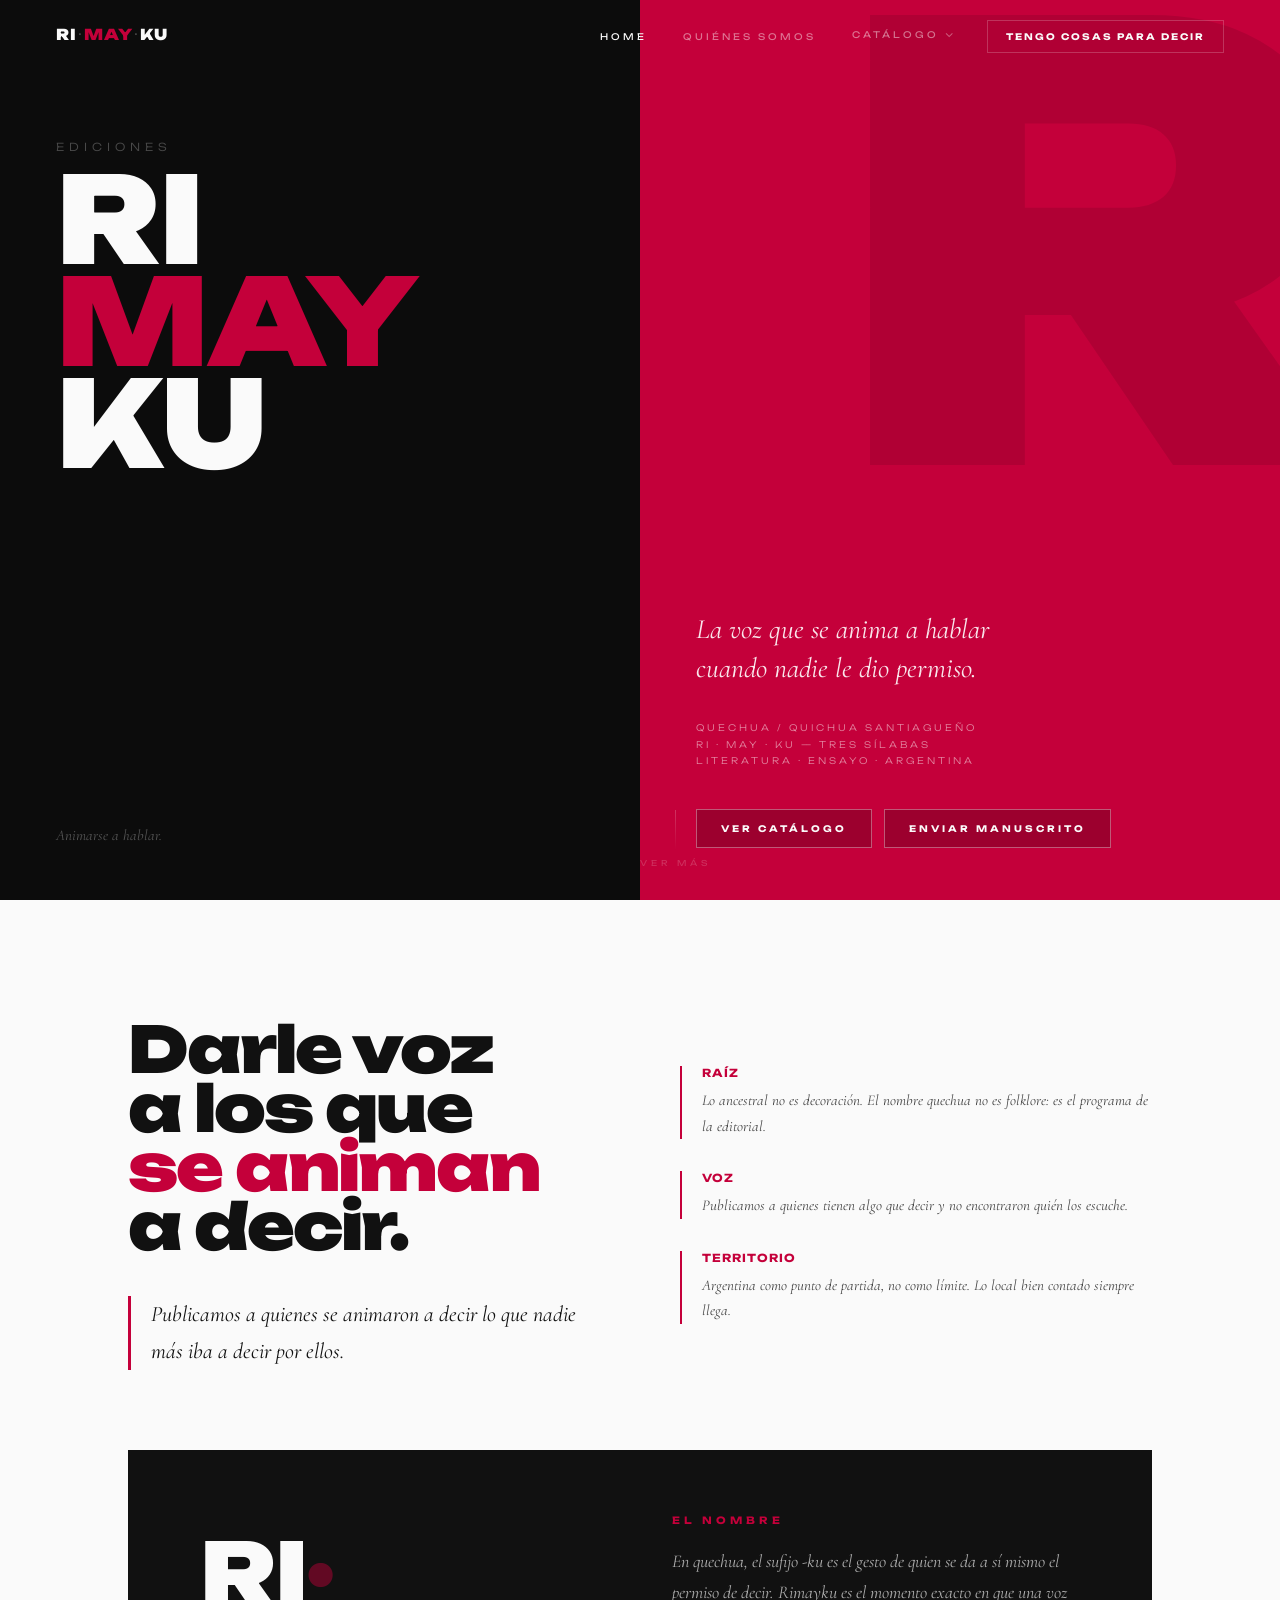
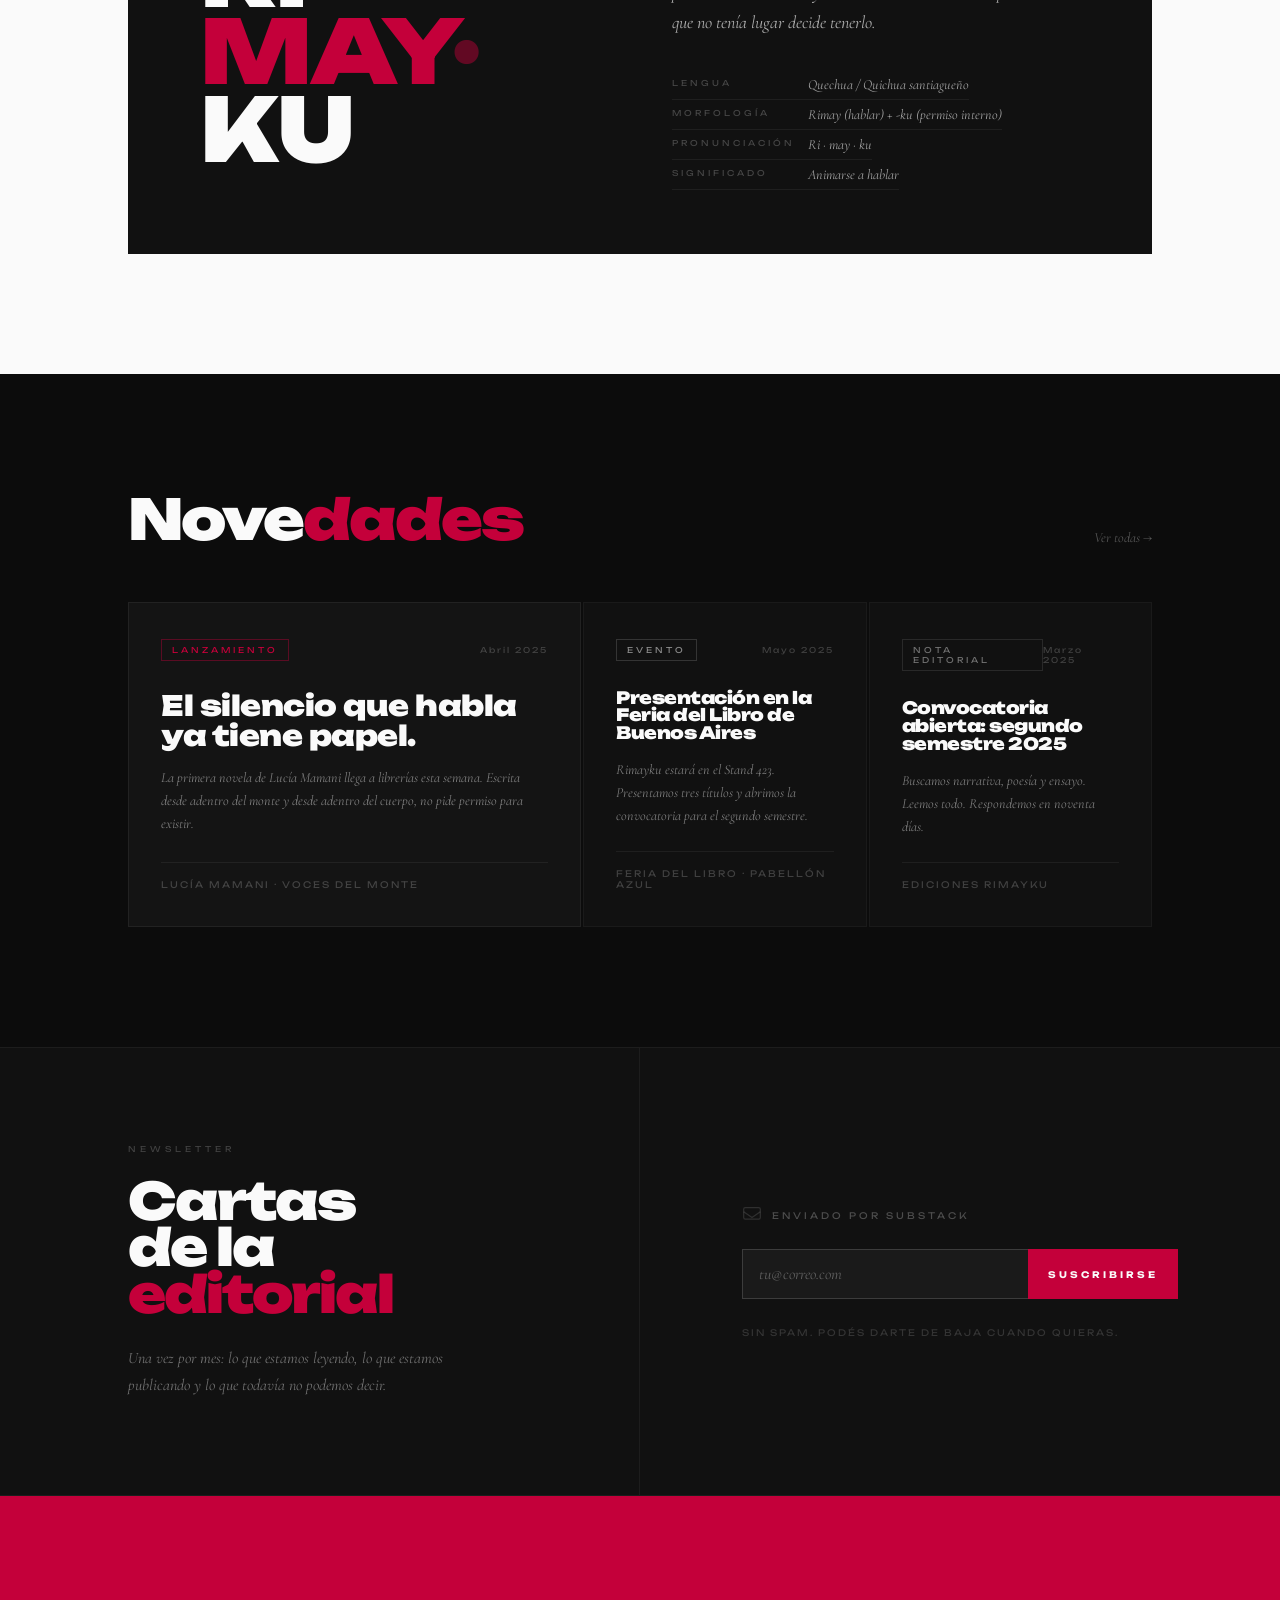
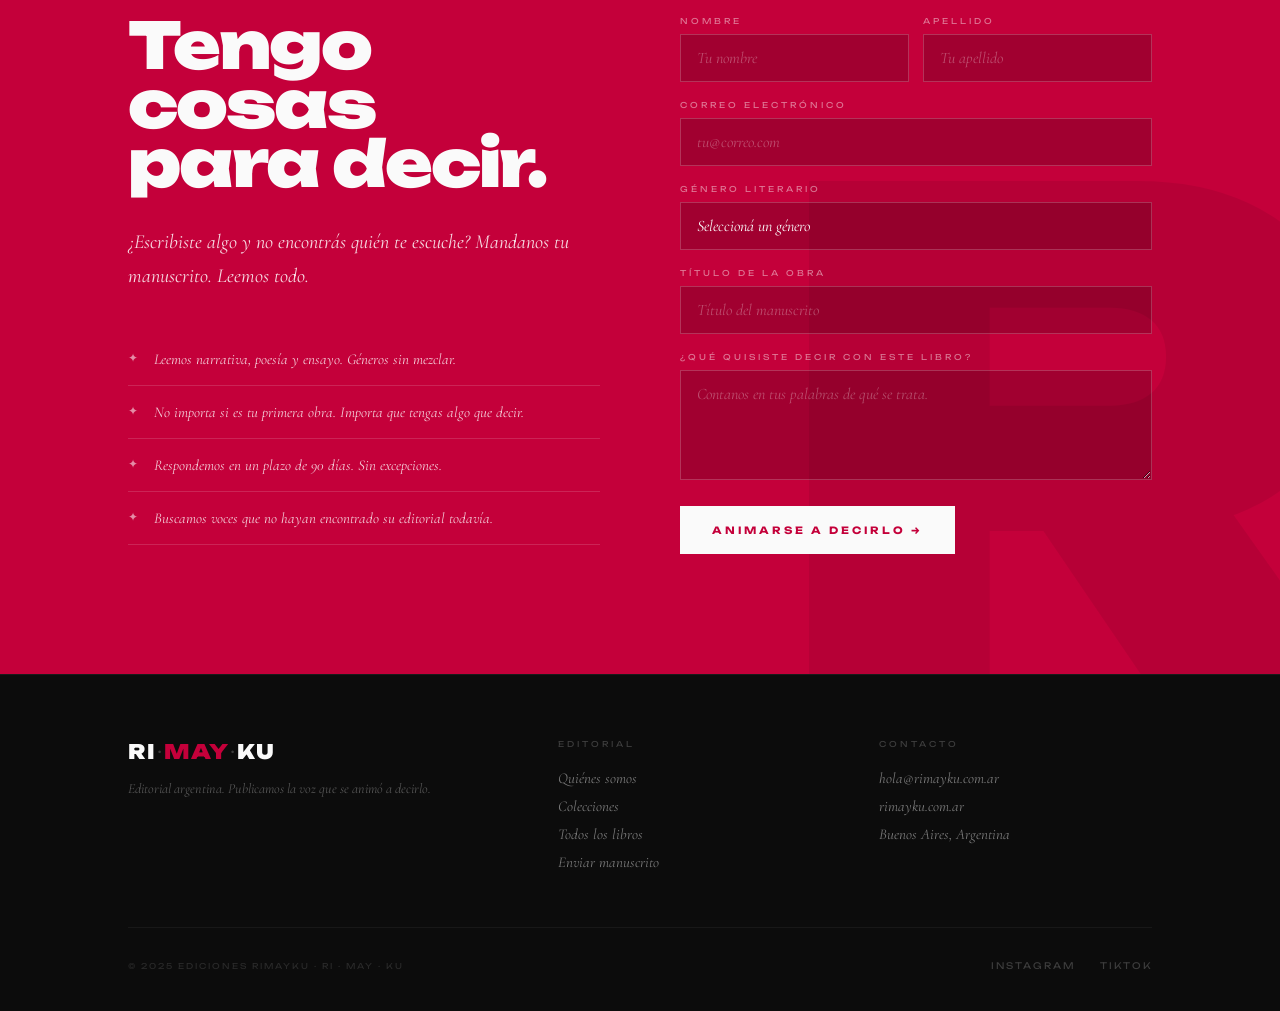
==== commit 75f204dc: "Fix Substack semicolon, CMS mount, favicon - Reemplaza widget de Substack por form propio (sin bug d" ====
--- a/index.html
+++ b/index.html
@@ -4,6 +4,8 @@
 <meta charset="UTF-8">
 <meta name="viewport" content="width=device-width, initial-scale=1.0">
 <title>Ediciones Rimayku</title>
+<link rel="icon" type="image/png" href="favicon.png">
+<link rel="shortcut icon" href="favicon.ico">
 <link href="https://fonts.googleapis.com/css2?family=Unbounded:wght@300;400;700;900&family=Cormorant+Garamond:ital,wght@0,300;1,300;1,400&display=swap" rel="stylesheet">
 <link rel="stylesheet" href="styles.css">
 <style>
@@ -482,35 +484,39 @@
   color: rgba(255,255,255,0.25);
 }
 
-/* Substack widget overrides */
-#custom-substack-embed .substack-widget {
-  background: transparent !important;
-  border: none !important;
-  padding: 0 !important;
-}
-#custom-substack-embed input[type="email"] {
-  font-family: var(--cg) !important;
-  font-style: italic !important;
-  font-size: 16px !important;
-  background: rgba(255,255,255,0.04) !important;
-  border: 1px solid rgba(255,255,255,0.15) !important;
-  color: var(--b) !important;
-  padding: 14px 16px !important;
-  border-radius: 0 !important;
-  width: 100% !important;
-}
-#custom-substack-embed button {
-  font-family: var(--ub) !important;
-  font-size: 9px !important; font-weight: 700 !important;
-  letter-spacing: 3px !important; text-transform: uppercase !important;
-  background: var(--c) !important;
-  color: var(--b) !important;
-  border: none !important;
-  padding: 14px 24px !important;
-  border-radius: 0 !important;
-  cursor: pointer !important;
-  white-space: nowrap !important;
-}
+/* Newsletter form */
+.nl-form {
+  display: flex;
+  gap: 0;
+}
+.nl-input {
+  font-family: var(--cg);
+  font-size: 16px; font-style: italic;
+  color: var(--b);
+  background: rgba(255,255,255,0.04);
+  border: 1px solid rgba(255,255,255,0.15);
+  border-right: none;
+  padding: 14px 16px;
+  outline: none;
+  flex: 1;
+  min-width: 0;
+  transition: border-color 0.2s;
+}
+.nl-input::placeholder { color: rgba(255,255,255,0.3); }
+.nl-input:focus { border-color: rgba(255,255,255,0.5); }
+.nl-btn {
+  font-family: var(--ub);
+  font-size: 9px; font-weight: 700;
+  letter-spacing: 3px; text-transform: uppercase;
+  color: var(--b);
+  background: var(--c);
+  border: none;
+  padding: 14px 20px;
+  cursor: pointer;
+  white-space: nowrap;
+  transition: background 0.2s;
+}
+.nl-btn:hover { background: #a0002e; }
 
 .nl-disclaimer {
   font-size: 9px; letter-spacing: 2px; text-transform: uppercase;
@@ -664,43 +670,7 @@
     <a href="#" class="novedades-all">Ver todas →</a>
   </div>
 
-  <div class="novedades-grid">
-    <div class="novedad-card featured reveal">
-      <div class="nov-meta">
-        <span class="nov-tag lanzamiento">Lanzamiento</span>
-        <span class="nov-date">Abril 2025</span>
-      </div>
-      <div>
-        <div class="nov-title large">El silencio que habla ya tiene papel.</div>
-        <div class="nov-excerpt">La primera novela de Lucía Mamani llega a librerías esta semana. Escrita desde adentro del monte y desde adentro del cuerpo, no pide permiso para existir.</div>
-      </div>
-      <div class="nov-author">Lucía Mamani · Voces del monte</div>
-    </div>
-
-    <div class="novedad-card secondary reveal reveal-d1">
-      <div class="nov-meta">
-        <span class="nov-tag evento">Evento</span>
-        <span class="nov-date">Mayo 2025</span>
-      </div>
-      <div>
-        <div class="nov-title small">Presentación en la Feria del Libro de Buenos Aires</div>
-        <div class="nov-excerpt">Rimayku estará en el Stand 423. Presentamos tres títulos y abrimos la convocatoria para el segundo semestre.</div>
-      </div>
-      <div class="nov-author">Feria del Libro · Pabellón Azul</div>
-    </div>
-
-    <div class="novedad-card secondary reveal reveal-d2">
-      <div class="nov-meta">
-        <span class="nov-tag editorial">Nota editorial</span>
-        <span class="nov-date">Marzo 2025</span>
-      </div>
-      <div>
-        <div class="nov-title small">Convocatoria abierta: segundo semestre 2025</div>
-        <div class="nov-excerpt">Buscamos narrativa, poesía y ensayo. Leemos todo. Respondemos en noventa días.</div>
-      </div>
-      <div class="nov-author">Ediciones Rimayku</div>
-    </div>
-  </div>
+  <div class="novedades-grid" id="novedadesGrid"></div>
 </section>
 
 <!-- ══ NEWSLETTER ══ -->
@@ -719,8 +689,10 @@
         </svg>
         <span>Enviado por Substack</span>
       </div>
-      <!-- Substack widget — reemplazá "rimayku" con tu nombre de publicación -->
-      <div id="custom-substack-embed"></div>
+      <form class="nl-form" onsubmit="submitNewsletter(event)">
+        <input class="nl-input" id="nlEmail" type="email" placeholder="tu@correo.com" required>
+        <button class="nl-btn" type="submit">Suscribirse</button>
+      </form>
       <div class="nl-disclaimer">Sin spam. Podés darte de baja cuando quieras.</div>
     </div>
   </div>
@@ -829,6 +801,35 @@
 </footer>
 
 <script>
+// Novedades desde JSON
+const TIPO_LABELS = { lanzamiento: 'Lanzamiento', evento: 'Evento', editorial: 'Nota editorial' };
+const NOV_DELAYS = ['', 'reveal-d1', 'reveal-d2'];
+
+function renderNovedades(items) {
+  const grid = document.getElementById('novedadesGrid');
+  grid.innerHTML = items.map((n, i) => {
+    const featured = n.destacada;
+    return `
+      <div class="novedad-card ${featured ? 'featured' : 'secondary'} reveal ${NOV_DELAYS[i]}">
+        <div class="nov-meta">
+          <span class="nov-tag ${n.tipo}">${TIPO_LABELS[n.tipo]}</span>
+          <span class="nov-date">${n.fecha}</span>
+        </div>
+        <div>
+          <div class="nov-title ${featured ? 'large' : 'small'}">${n.titulo}</div>
+          <div class="nov-excerpt">${n.excerpt}</div>
+        </div>
+        <div class="nov-author">${n.autor_pie}</div>
+      </div>`;
+  }).join('');
+  grid.querySelectorAll('.reveal').forEach(el => observer.observe(el));
+}
+
+fetch('content/novedades.json')
+  .then(r => r.json())
+  .then(data => renderNovedades(data.items))
+  .catch(() => {});
+
 // Nav scroll
 const nav = document.getElementById('nav');
 window.addEventListener('scroll', () => {
@@ -876,21 +877,12 @@
 }
 </script>
 
-<!-- Substack newsletter widget — reemplazá "rimayku" con el nombre de tu publicación -->
 <script>
-window.CustomSubstackWidget = {
-  substackUrl: "rimayku.substack.com",
-  placeholder: "tu@correo.com",
-  buttonText: "Suscribirse",
-  theme: "custom",
-  colors: {
-    primary: "#C4003A",
-    input: "#1a1a1a",
-    email: "#FAFAFA",
-    text: "#FAFAFA",
-  }
-};
+function submitNewsletter(e) {
+  e.preventDefault();
+  const email = encodeURIComponent(document.getElementById('nlEmail').value);
+  window.open('https://rimayku.substack.com?email=' + email, '_blank');
+}
 </script>
-<script src="https://substackapi.com/widget.js" async></script>
 </body>
 </html>
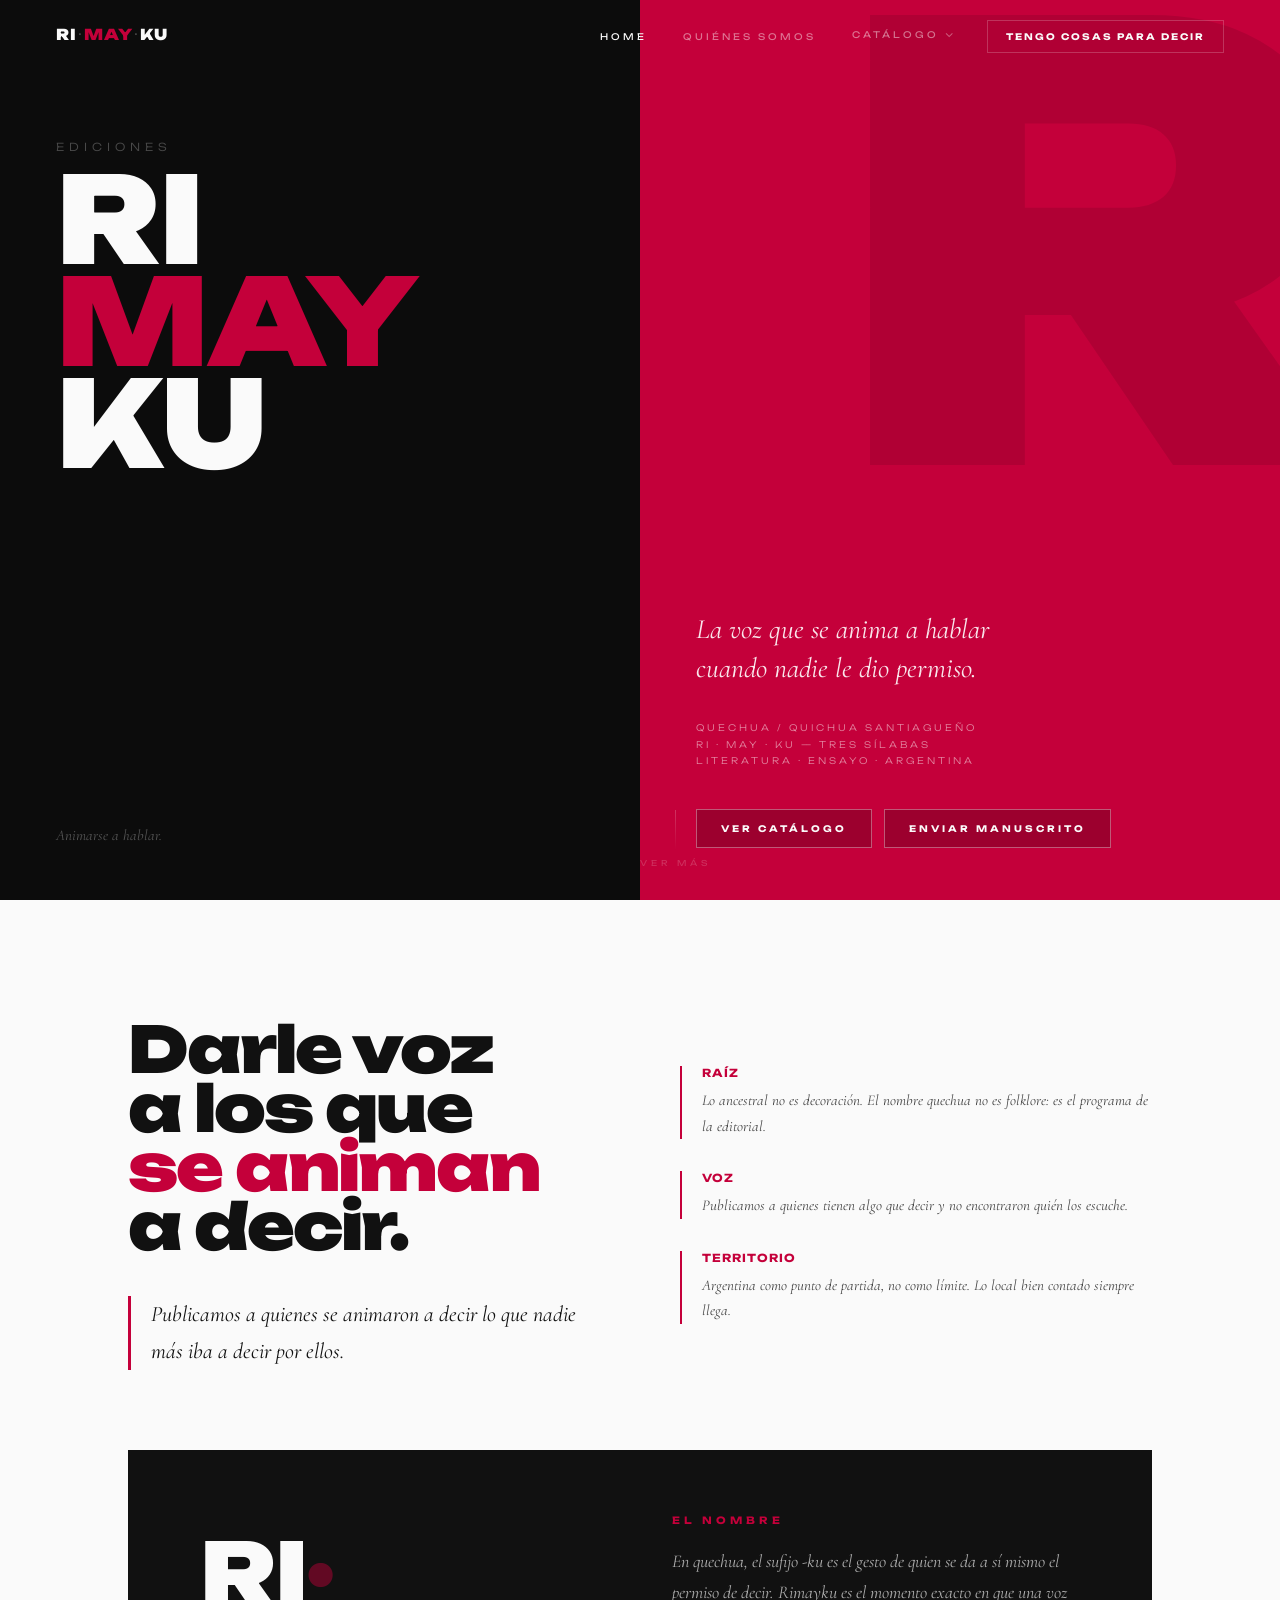
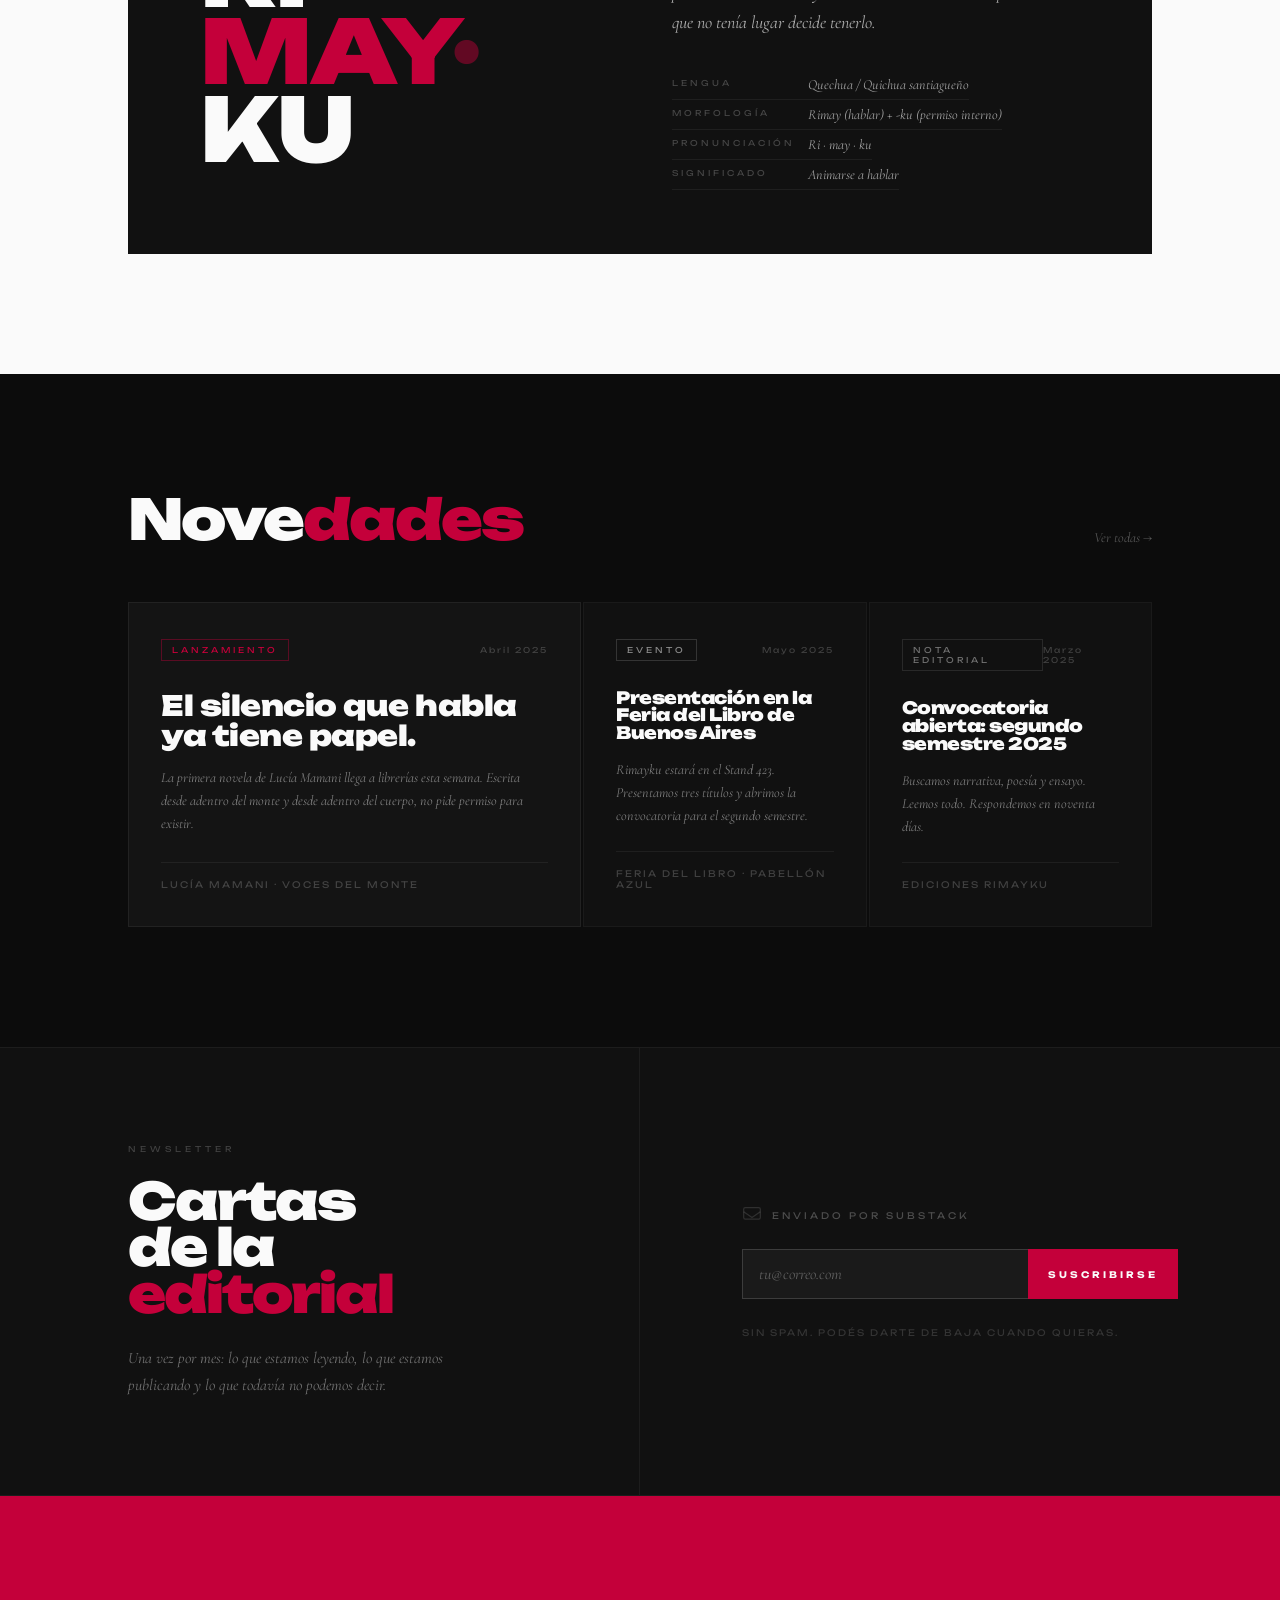
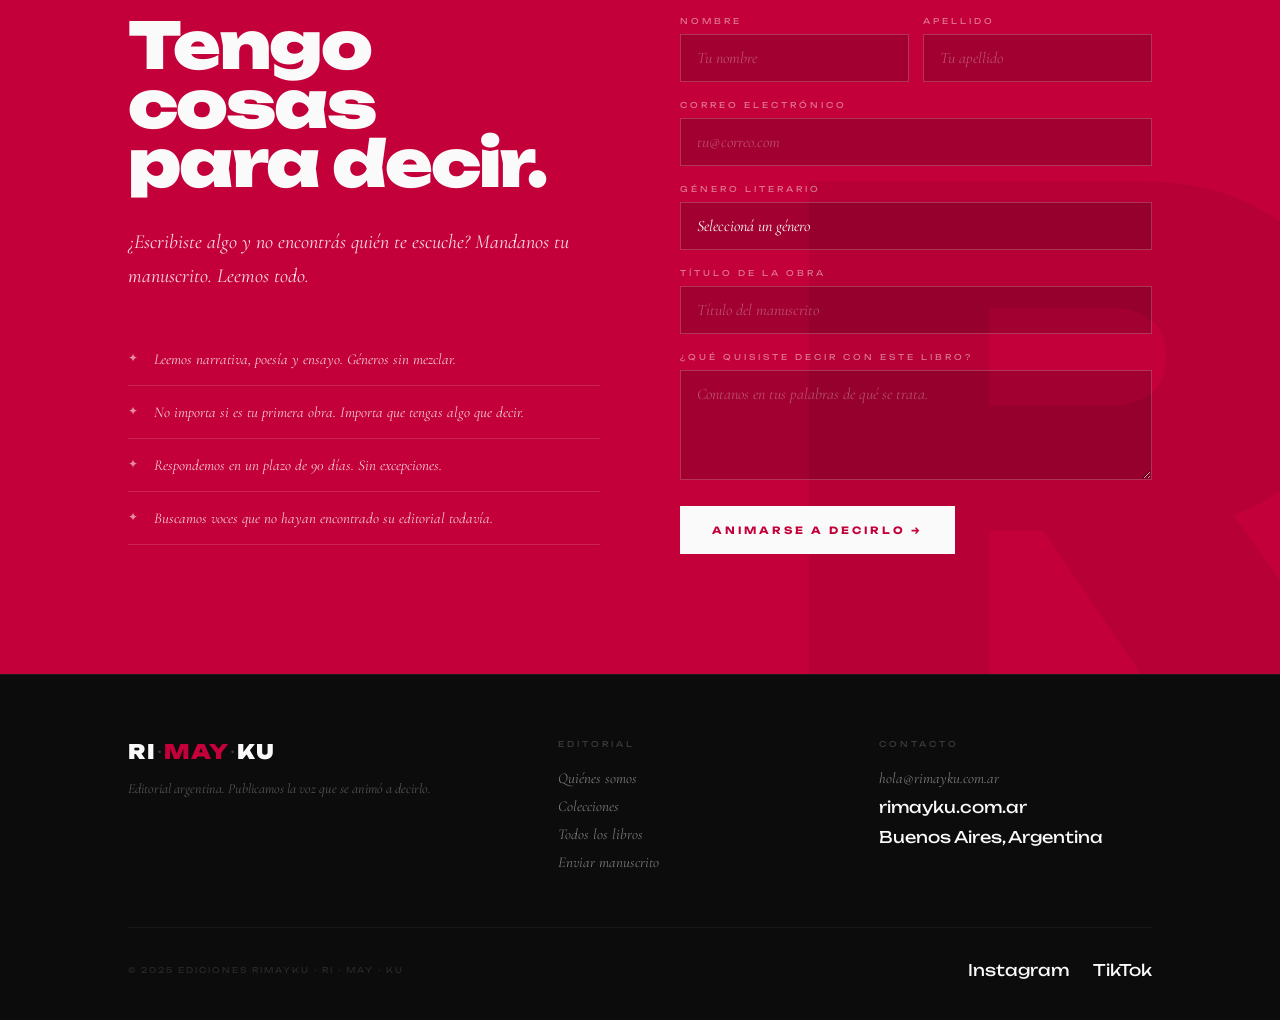
==== commit 9ad77d4d: "Form, cleanup, OG tags, refactor JS, C3/C4 - Wire formulario de manuscritos a Formspree (xwvadnnq) -" ====
--- a/index.html
+++ b/index.html
@@ -3,7 +3,14 @@
 <head>
 <meta charset="UTF-8">
 <meta name="viewport" content="width=device-width, initial-scale=1.0">
-<title>Ediciones Rimayku</title>
+<title>Ediciones Rimayku — Editorial argentina independiente</title>
+<meta name="description" content="Ediciones Rimayku publica narrativa, poesía y ensayo de voces que todavía no encontraron su editorial. Buenos Aires, Argentina.">
+<meta property="og:type"        content="website">
+<meta property="og:url"         content="https://rimayku.com.ar">
+<meta property="og:title"       content="Ediciones Rimayku — Editorial argentina independiente">
+<meta property="og:description" content="Publicamos la voz que se animó a decirlo. Narrativa, poesía y ensayo. Buenos Aires, Argentina.">
+<meta property="og:image"       content="https://rimayku.com.ar/favicon.png">
+<meta name="twitter:card"       content="summary">
 <link rel="icon" type="image/png" href="favicon.png">
 <link rel="shortcut icon" href="favicon.ico">
 <link href="https://fonts.googleapis.com/css2?family=Unbounded:wght@300;400;700;900&family=Cormorant+Garamond:ital,wght@0,300;1,300;1,400&display=swap" rel="stylesheet">
@@ -38,15 +45,9 @@
   overflow: hidden;
 }
 .hero-right::before {
-  content: 'R';
-  position: absolute;
-  font-family: var(--ub);
-  font-weight: 900;
   font-size: 600px;
   color: rgba(0,0,0,0.1);
-  line-height: 1;
   right: -80px; top: -60px;
-  pointer-events: none;
 }
 
 .hero-logo-wrap {
@@ -341,15 +342,9 @@
   overflow: hidden;
 }
 #manuscrito::before {
-  content: 'R';
-  position: absolute;
-  font-family: var(--ub);
-  font-weight: 900;
   font-size: 700px;
   color: rgba(0,0,0,0.07);
-  line-height: 1;
   right: -100px; bottom: -120px;
-  pointer-events: none;
 }
 
 .ms-grid {
@@ -432,6 +427,14 @@
   color: rgba(255,255,255,0.5);
   cursor: default;
 }
+.form-status {
+  font-family: var(--cg);
+  font-size: 16px; line-height: 1.4;
+  font-style: italic;
+  margin-top: 12px;
+}
+.form-status.ok  { color: var(--c); }
+.form-status.err { color: rgba(0,0,0,0.7); }
 
 /* ── NEWSLETTER ── */
 #newsletter {
@@ -600,7 +603,7 @@
     <div class="hero-foot">Animarse a hablar.</div>
   </div>
 
-  <div class="hero-right">
+  <div class="hero-right deco-r">
     <div class="hero-right-content">
       <div class="hero-tagline">La voz que se anima a hablar cuando nadie le dio permiso.</div>
       <div class="hero-def">
@@ -699,7 +702,7 @@
 </section>
 
 <!-- ══ TENGO COSAS PARA DECIR ══ -->
-<section id="manuscrito">
+<section id="manuscrito" class="deco-r">
   <div class="ms-grid">
     <div class="ms-left reveal">
       <h2>Tengo cosas<br>para decir.</h2>
@@ -725,24 +728,24 @@
     </div>
 
     <div class="ms-right reveal reveal-d2">
-      <form class="ms-form" onsubmit="handleSubmit(event)">
+      <form id="manuscritoForm" class="ms-form" onsubmit="handleSubmit(event)">
         <div class="form-row">
           <div class="form-field">
             <label>Nombre</label>
-            <input type="text" placeholder="Tu nombre" required>
+            <input type="text" name="nombre" placeholder="Tu nombre" required>
           </div>
           <div class="form-field">
             <label>Apellido</label>
-            <input type="text" placeholder="Tu apellido" required>
+            <input type="text" name="apellido" placeholder="Tu apellido" required>
           </div>
         </div>
         <div class="form-field">
           <label>Correo electrónico</label>
-          <input type="email" placeholder="tu@correo.com" required>
+          <input type="email" name="email" placeholder="tu@correo.com" required>
         </div>
         <div class="form-field">
           <label>Género literario</label>
-          <select required>
+          <select name="genero" required>
             <option value="" disabled selected>Seleccioná un género</option>
             <option>Narrativa</option>
             <option>Poesía</option>
@@ -752,13 +755,14 @@
         </div>
         <div class="form-field">
           <label>Título de la obra</label>
-          <input type="text" placeholder="Título del manuscrito" required>
+          <input type="text" name="titulo" placeholder="Título del manuscrito" required>
         </div>
         <div class="form-field">
           <label>¿Qué quisiste decir con este libro?</label>
-          <textarea placeholder="Contanos en tus palabras de qué se trata." required></textarea>
+          <textarea name="sinopsis" placeholder="Contanos en tus palabras de qué se trata." required></textarea>
         </div>
         <button type="submit" class="form-submit" id="submitBtn">Animarse a decirlo →</button>
+        <div id="formStatus" class="form-status" hidden></div>
       </form>
     </div>
   </div>
@@ -786,20 +790,22 @@
       <div class="footer-col-title">Contacto</div>
       <div class="footer-links">
         <a href="mailto:hola@rimayku.com.ar">hola@rimayku.com.ar</a>
-        <a href="#">rimayku.com.ar</a>
-        <a href="#">Buenos Aires, Argentina</a>
+        <span class="footer-links">rimayku.com.ar</span><!-- TODO: link cuando el dominio esté activo -->
+        <span class="footer-links">Buenos Aires, Argentina</span>
       </div>
     </div>
   </div>
   <div class="footer-bottom">
     <div class="footer-copy">© 2025 Ediciones Rimayku · Ri · may · ku</div>
     <div class="footer-social">
-      <a href="#">Instagram</a>
-      <a href="#">TikTok</a>
+      <!-- TODO: reemplazar con URLs reales de redes sociales -->
+      <span>Instagram</span>
+      <span>TikTok</span>
     </div>
   </div>
 </footer>
 
+<script src="js/site.js"></script>
 <script>
 // Novedades desde JSON
 const TIPO_LABELS = { lanzamiento: 'Lanzamiento', evento: 'Evento', editorial: 'Nota editorial' };
@@ -830,50 +836,39 @@
   .then(data => renderNovedades(data.items))
   .catch(() => {});
 
-// Nav scroll
-const nav = document.getElementById('nav');
-window.addEventListener('scroll', () => {
-  nav.classList.toggle('scrolled', window.scrollY > 40);
-});
-
-// Scroll reveal
-const observer = new IntersectionObserver((entries) => {
-  entries.forEach(e => {
-    if (e.isIntersecting) { e.target.classList.add('visible'); observer.unobserve(e.target); }
-  });
-}, { threshold: 0.1, rootMargin: '0px 0px -40px 0px' });
-document.querySelectorAll('.reveal').forEach(el => observer.observe(el));
-
-// Dropdown — click-based
-const dropItem   = document.getElementById('dropdownItem');
-const dropToggle = document.getElementById('dropdownToggle');
-
-dropToggle.addEventListener('click', (e) => {
-  // Only intercept the click to toggle if we're not on mobile
-  if (window.innerWidth <= 900) return;
+// Form
+const FORMSPREE_ENDPOINT = 'https://formspree.io/f/xwvadnnq';
+
+async function handleSubmit(e) {
   e.preventDefault();
-  dropItem.classList.toggle('open');
-});
-
-document.addEventListener('click', (e) => {
-  if (!dropItem.contains(e.target)) {
-    dropItem.classList.remove('open');
+  const form = e.target;
+  const btn = document.getElementById('submitBtn');
+  const status = document.getElementById('formStatus');
+  const original = btn.textContent;
+
+  btn.disabled = true;
+  btn.textContent = 'Enviando…';
+  status.hidden = true;
+
+  try {
+    const res = await fetch(FORMSPREE_ENDPOINT, {
+      method: 'POST',
+      headers: { Accept: 'application/json' },
+      body: new FormData(form),
+    });
+    if (!res.ok) throw new Error('Formspree respondió con error');
+    btn.textContent = 'Manuscrito recibido ✦';
+    status.textContent = 'Gracias. Te respondemos en un plazo de 90 días.';
+    status.className = 'form-status ok';
+    status.hidden = false;
+    form.reset();
+  } catch (err) {
+    btn.disabled = false;
+    btn.textContent = original;
+    status.textContent = 'No pudimos enviar tu manuscrito. Probá de nuevo o escribinos a hola@rimayku.com.ar';
+    status.className = 'form-status err';
+    status.hidden = false;
   }
-});
-
-// Mobile menu
-document.getElementById('hamburger').addEventListener('click', () => {
-  document.getElementById('mobileMenu').classList.add('open');
-});
-document.getElementById('mobileClose').addEventListener('click', closeMobile);
-function closeMobile() { document.getElementById('mobileMenu').classList.remove('open'); }
-
-// Form
-function handleSubmit(e) {
-  e.preventDefault();
-  const btn = document.getElementById('submitBtn');
-  btn.textContent = 'Manuscrito recibido ✦';
-  btn.disabled = true;
 }
 </script>
 
--- a/styles.css
+++ b/styles.css
@@ -4,7 +4,6 @@
   --n: #111111;
   --b: #FAFAFA;
   --night: #0C0C0C;
-  --g: #666;
   --ub: 'Unbounded', sans-serif;
   --cg: 'Cormorant Garamond', serif;
 }
@@ -266,14 +265,22 @@
 .reveal-d1 { transition-delay: 0.1s; }
 .reveal-d2 { transition-delay: 0.2s; }
 .reveal-d3 { transition-delay: 0.3s; }
-.reveal-d4 { transition-delay: 0.4s; }
 
 /* ── SECTION LABELS ── */
 .section-label {
   font-size: 8px; letter-spacing: 4px; text-transform: uppercase;
   color: rgba(255,255,255,0.2); display: block; margin-bottom: 14px;
 }
-.section-label.dark { color: var(--g); }
+
+/* ── DECORATIVE R (hero + manuscrito) ── */
+.deco-r::before {
+  content: 'R';
+  position: absolute;
+  font-family: var(--ub);
+  font-weight: 900;
+  line-height: 1;
+  pointer-events: none;
+}
 
 /* ── PAGE HERO (catalog pages) ── */
 .page-hero {
